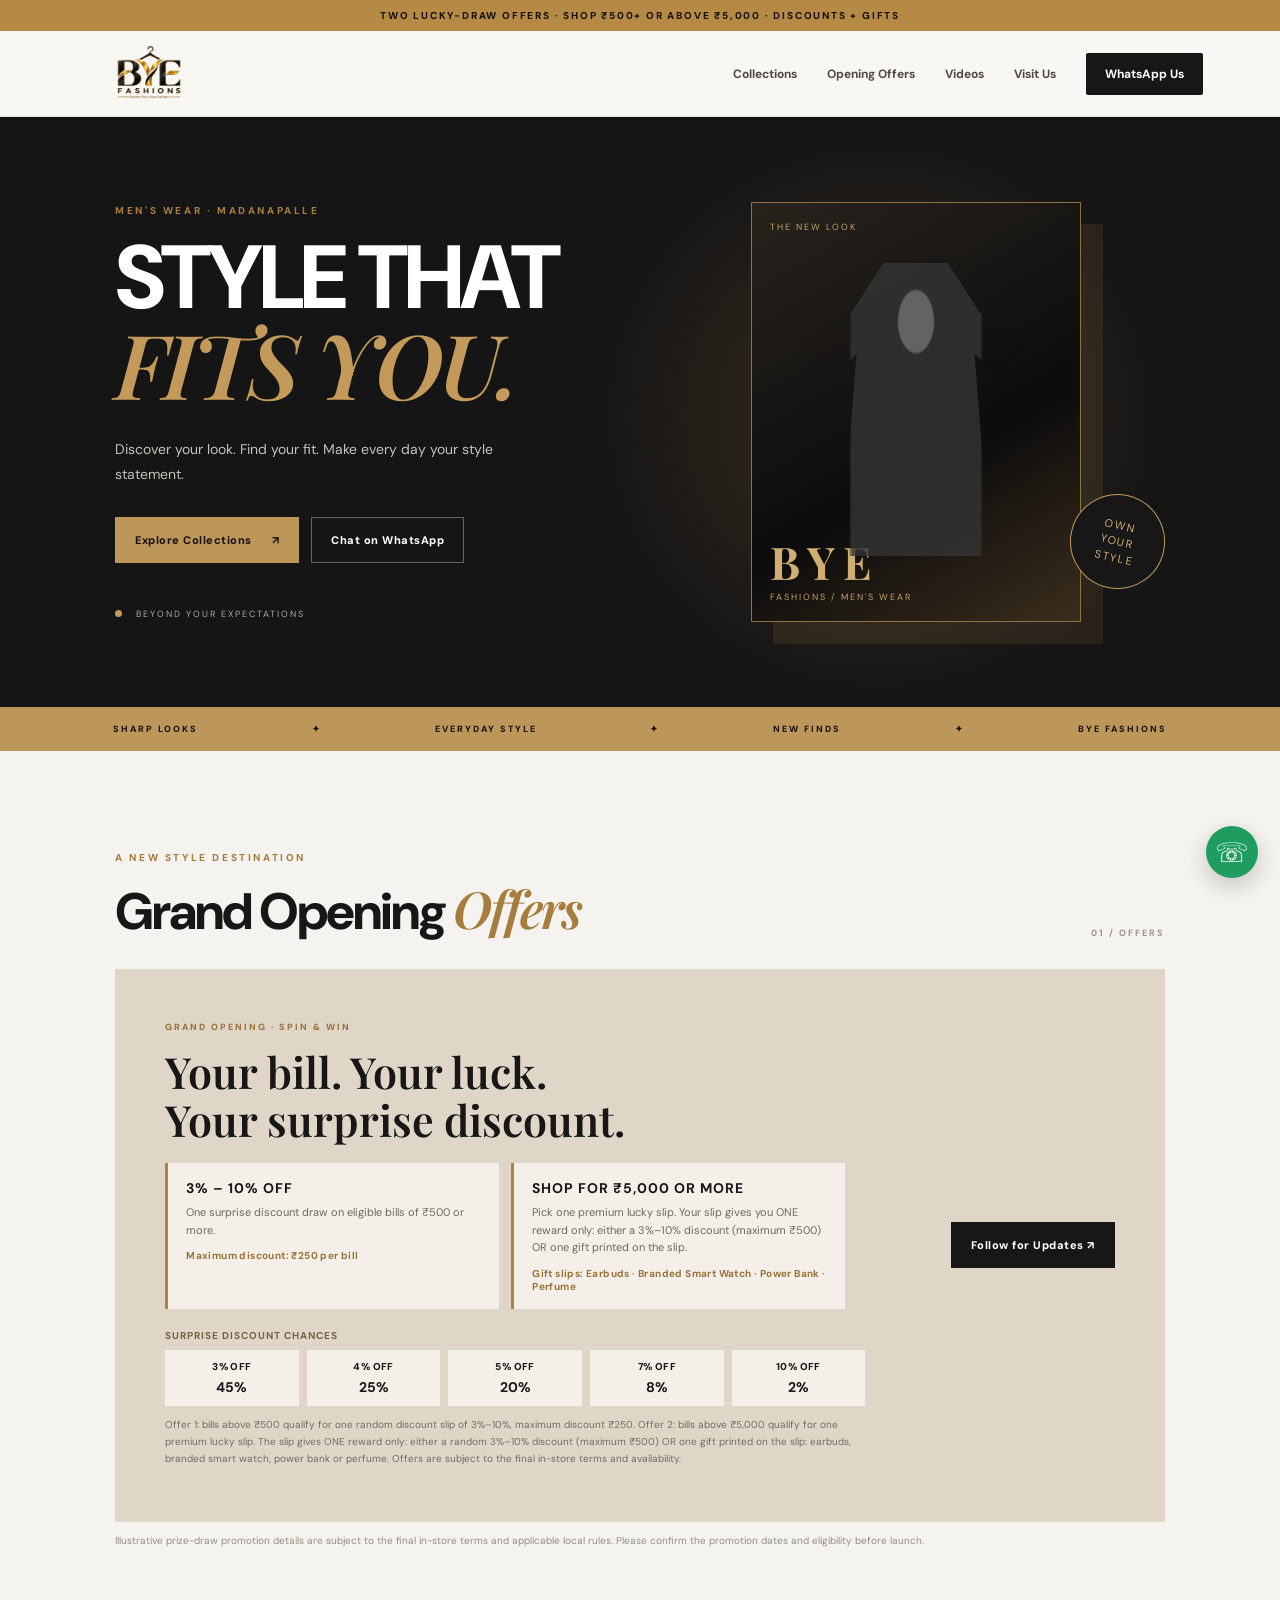
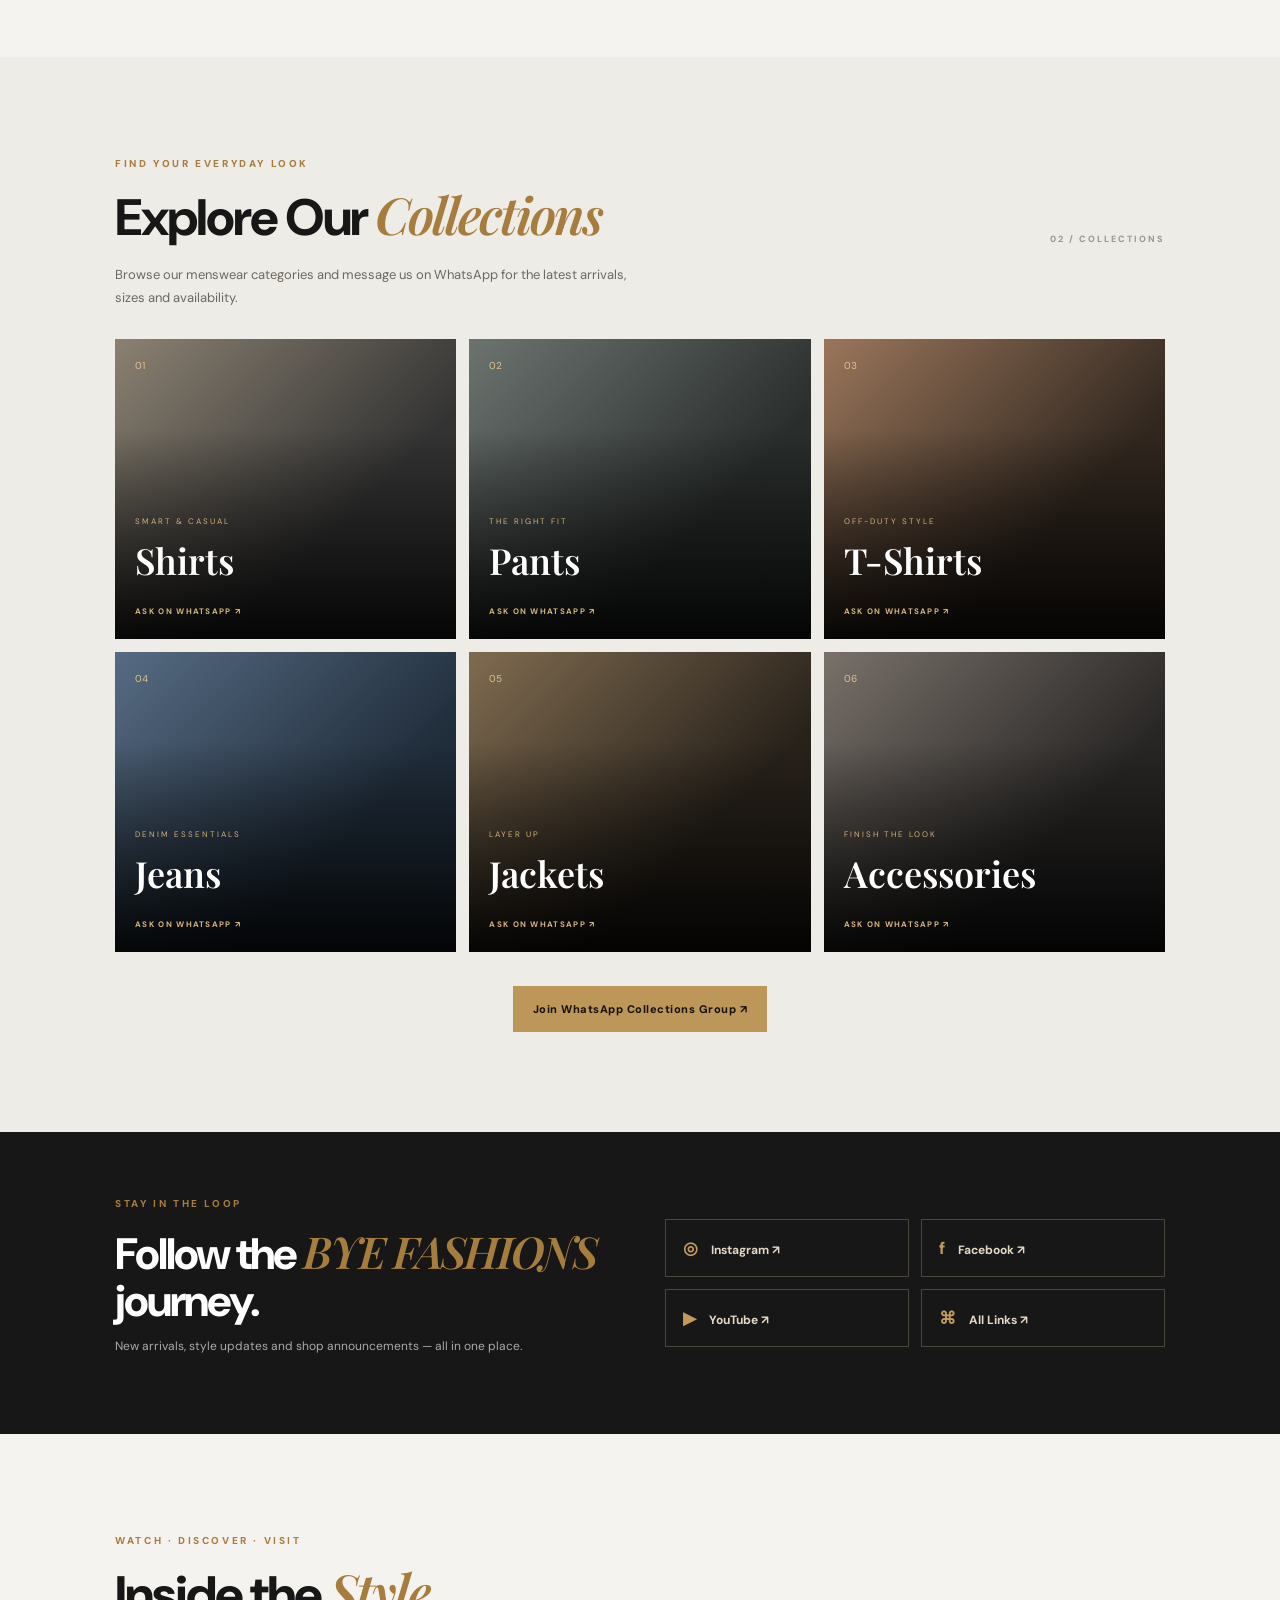
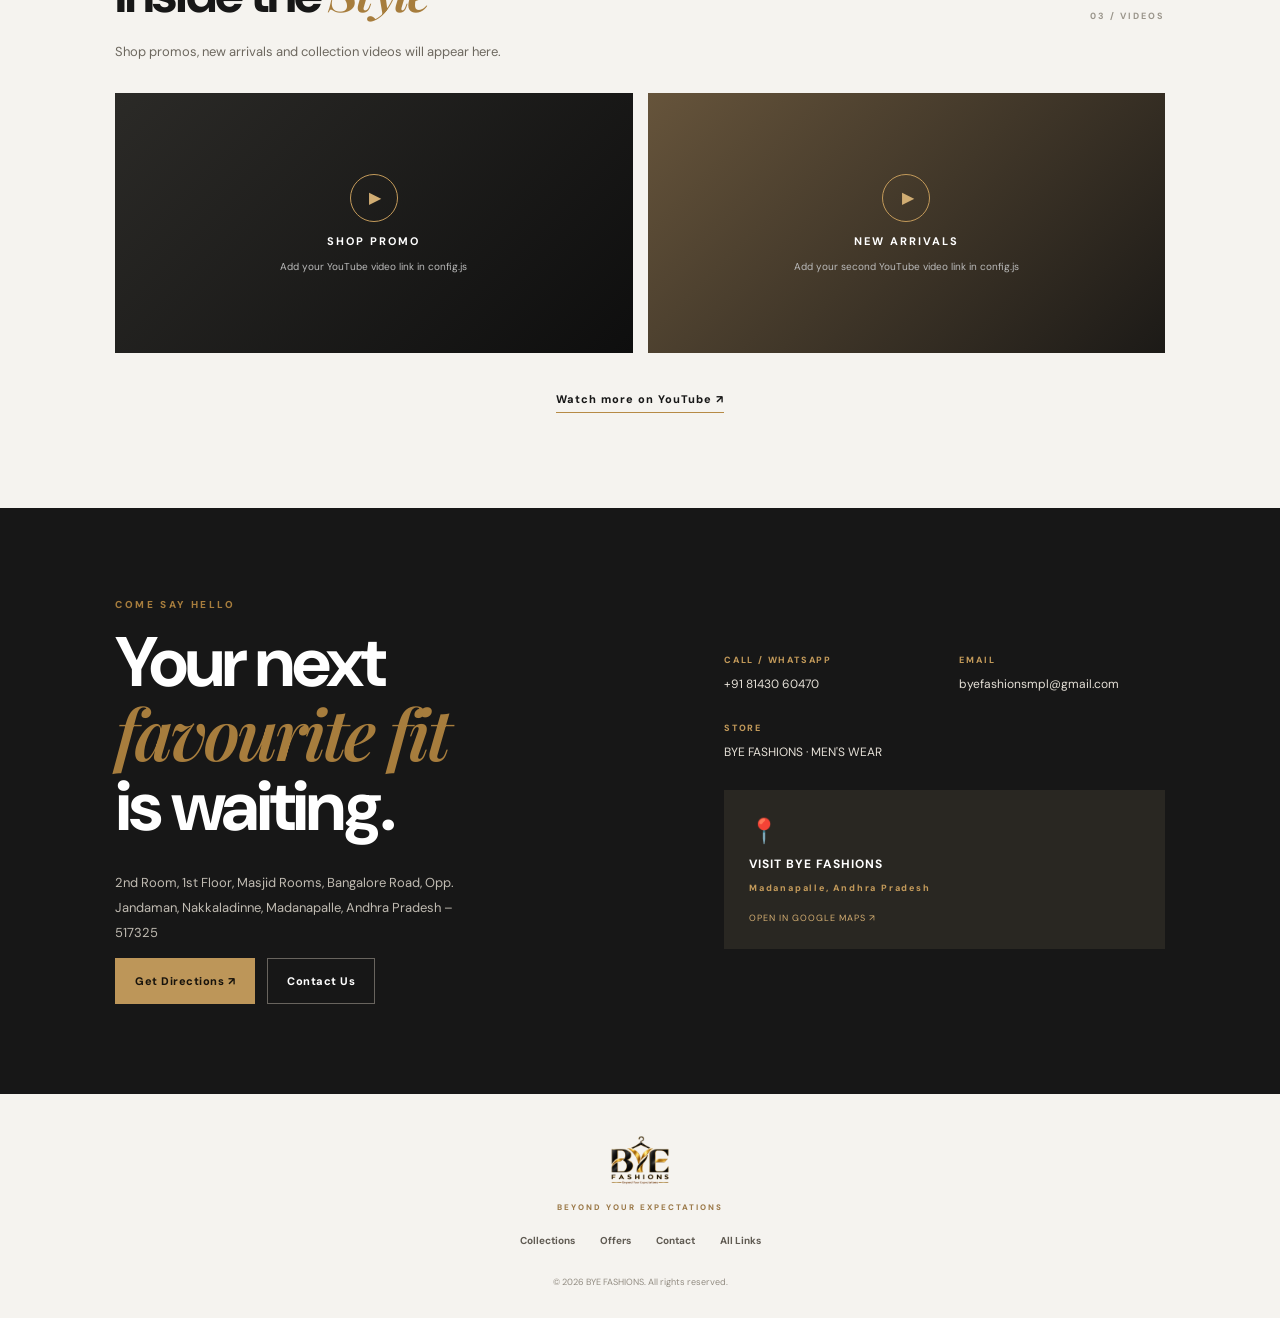
==== index.html @ 60386fce "Add files via upload" ====
<!doctype html>
<html lang="en">
<head>
  <meta charset="utf-8">
  <meta name="viewport" content="width=device-width, initial-scale=1">
  <meta name="theme-color" content="#111111">
  <meta name="description" content="BYE FASHIONS — Men's wear in Madanapalle. Explore collections, opening offers and connect with us.">
  <title>BYE FASHIONS | Men's Wear</title>
  <link rel="icon" type="image/png" href="assets/bye-fashions-logo.png">
  <link rel="preconnect" href="https://fonts.googleapis.com">
  <link rel="preconnect" href="https://fonts.gstatic.com" crossorigin>
  <link href="https://fonts.googleapis.com/css2?family=DM+Sans:wght@400;500;600;700;800&family=Playfair+Display:wght@600;700&display=swap" rel="stylesheet">
  <link rel="stylesheet" href="styles.css">
</head>
<body>
  <div class="announcement" id="announcement">GRAND OPENING · Stay tuned for our opening offers</div>
  <header class="site-header">
    <a class="brand" href="#home" aria-label="BYE FASHIONS home">
      <img src="assets/bye-fashions-logo.png" alt="BYE FASHIONS logo">
    </a>
    <button class="menu-toggle" id="menuToggle" aria-label="Open navigation" aria-expanded="false">☰</button>
    <nav id="mainNav">
      <a href="#collections">Collections</a>
      <a href="#offers">Opening Offers</a>
      <a href="#videos">Videos</a>
      <a href="#visit">Visit Us</a>
      <a class="nav-cta" data-link="whatsapp" href="#">WhatsApp Us</a>
    </nav>
  </header>

  <main>
    <section class="hero" id="home">
      <div class="hero-glow"></div>
      <div class="hero-copy">
        <p class="eyebrow">MEN'S WEAR · MADANAPALLE</p>
        <h1>STYLE THAT<br><span>FITS YOU.</span></h1>
        <p class="hero-sub">Discover your look. Find your fit. Make every day your style statement.</p>
        <div class="hero-actions">
          <a class="button button-gold" href="#collections">Explore Collections <span>↗</span></a>
          <a class="button button-outline" data-link="whatsapp" href="#">Chat on WhatsApp</a>
        </div>
        <div class="hero-note"><span class="gold-dot"></span> BEYOND YOUR EXPECTATIONS</div>
      </div>
      <div class="hero-art" aria-label="Fashion editorial visual">
        <div class="hero-frame">
          <div class="frame-top">THE NEW LOOK</div>
          <div class="fashion-silhouette"><span></span></div>
          <div class="frame-bottom"><b>BYE</b><small>FASHIONS / MEN'S WEAR</small></div>
        </div>
        <div class="round-stamp">OWN<br>YOUR<br>STYLE</div>
      </div>
    </section>

    <section class="ticker" aria-label="Brand promise"><span>SHARP LOOKS</span><i>✦</i><span>EVERYDAY STYLE</span><i>✦</i><span>NEW FINDS</span><i>✦</i><span>BYE FASHIONS</span></section>

    <section class="section offers-section" id="offers">
      <div class="section-heading">
        <div><p class="eyebrow">A NEW STYLE DESTINATION</p><h2>Grand Opening <em>Offers</em></h2></div>
        <span class="section-index">01 / OFFERS</span>
      </div>
      <div class="offer-panel">
        <div class="offer-content">
          <span class="offer-label">GRAND OPENING · SPIN & WIN</span>
          <h3>Your bill. Your luck.<br>Your surprise discount.</h3>
          <div class="offer-highlights">
            <div class="offer-deal">
              <strong>3% – 10% OFF</strong>
              <span>One surprise discount draw on eligible bills of ₹500 or more.</span>
              <b>Maximum discount: ₹250 per bill</b>
            </div>
            <div class="offer-deal offer-premium">
              <strong>SHOP FOR ₹5,000 OR MORE</strong>
              <span>Pick one premium lucky slip. Your slip gives you ONE reward only: either a 3%–10% discount (maximum ₹500) OR one gift printed on the slip.</span>
              <b>Gift slips: Earbuds · Branded Smart Watch · Power Bank · Perfume</b>
            </div>
          </div>
          <div class="discount-odds">
            <strong>Surprise discount chances</strong>
            <div><span>3% OFF</span><b>45%</b></div>
            <div><span>4% OFF</span><b>25%</b></div>
            <div><span>5% OFF</span><b>20%</b></div>
            <div><span>7% OFF</span><b>8%</b></div>
            <div><span>10% OFF</span><b>2%</b></div>
          </div>
          <p class="offer-terms">Offer 1: bills above ₹500 qualify for one random discount slip of 3%–10%, maximum discount ₹250. Offer 2: bills above ₹5,000 qualify for one premium lucky slip. The slip gives ONE reward only: either a random 3%–10% discount (maximum ₹500) OR one gift printed on the slip: earbuds, branded smart watch, power bank or perfume. Offers are subject to the final in-store terms and availability.</p>
        </div>
        <a class="button button-dark" data-link="instagram" href="#">Follow for Updates ↗</a>
      </div>
      <p class="fine-print">Illustrative prize-draw promotion details are subject to the final in-store terms and applicable local rules. Please confirm the promotion dates and eligibility before launch.</p>
    </section>

    <section class="section collections-section" id="collections">
      <div class="section-heading">
        <div><p class="eyebrow">FIND YOUR EVERYDAY LOOK</p><h2>Explore Our <em>Collections</em></h2></div>
        <span class="section-index">02 / COLLECTIONS</span>
      </div>
      <p class="section-intro">Browse our menswear categories and message us on WhatsApp for the latest arrivals, sizes and availability.</p>
      <div class="collection-grid">
        <a class="collection-card card-shirts" data-wa-message="Hi BYE FASHIONS, please share your latest shirts collection." href="#"><span>01</span><div><small>SMART & CASUAL</small><h3>Shirts</h3><b>ASK ON WHATSAPP ↗</b></div></a>
        <a class="collection-card card-pants" data-wa-message="Hi BYE FASHIONS, please share your pants collection." href="#"><span>02</span><div><small>THE RIGHT FIT</small><h3>Pants</h3><b>ASK ON WHATSAPP ↗</b></div></a>
        <a class="collection-card card-tees" data-wa-message="Hi BYE FASHIONS, please share your T-shirts collection." href="#"><span>03</span><div><small>OFF-DUTY STYLE</small><h3>T-Shirts</h3><b>ASK ON WHATSAPP ↗</b></div></a>
        <a class="collection-card card-jeans" data-wa-message="Hi BYE FASHIONS, please share your jeans collection." href="#"><span>04</span><div><small>DENIM ESSENTIALS</small><h3>Jeans</h3><b>ASK ON WHATSAPP ↗</b></div></a>
        <a class="collection-card card-jackets" data-wa-message="Hi BYE FASHIONS, please share your jackets collection." href="#"><span>05</span><div><small>LAYER UP</small><h3>Jackets</h3><b>ASK ON WHATSAPP ↗</b></div></a>
        <a class="collection-card card-accessories" data-wa-message="Hi BYE FASHIONS, please share your accessories collection." href="#"><span>06</span><div><small>FINISH THE LOOK</small><h3>Accessories</h3><b>ASK ON WHATSAPP ↗</b></div></a>
      </div>
      <div class="center-action"><a class="button button-gold" data-link="whatsappGroup" href="#">Join WhatsApp Collections Group ↗</a></div>
    </section>

    <section class="social-band">
      <div><p class="eyebrow">STAY IN THE LOOP</p><h2>Follow the <em>BYE FASHIONS</em> journey.</h2><p>New arrivals, style updates and shop announcements — all in one place.</p></div>
      <div class="social-links">
        <a data-link="instagram" href="#"><span>◎</span> Instagram ↗</a>
        <a data-link="facebook" href="#"><span>f</span> Facebook ↗</a>
        <a data-link="youtube" href="#"><span>▶</span> YouTube ↗</a>
        <a data-link="linktree" href="#"><span>⌘</span> All Links ↗</a>
      </div>
    </section>

    <section class="section video-section" id="videos">
      <div class="section-heading">
        <div><p class="eyebrow">WATCH · DISCOVER · VISIT</p><h2>Inside the <em>Style</em></h2></div>
        <span class="section-index">03 / VIDEOS</span>
      </div>
      <p class="section-intro">Shop promos, new arrivals and collection videos will appear here.</p>
      <div class="video-grid">
        <div class="video-placeholder" id="promoVideo1"><div class="play-icon">▶</div><b>SHOP PROMO</b><small>Add your YouTube video link in config.js</small></div>
        <div class="video-placeholder video-alt" id="promoVideo2"><div class="play-icon">▶</div><b>NEW ARRIVALS</b><small>Add your second YouTube video link in config.js</small></div>
      </div>
      <div class="center-action"><a class="text-link" data-link="youtube" href="#">Watch more on YouTube ↗</a></div>
    </section>

    <section class="visit-section" id="visit">
      <div class="visit-copy">
        <p class="eyebrow">COME SAY HELLO</p>
        <h2>Your next<br><em>favourite fit</em><br>is waiting.</h2>
        <p class="address" id="shopAddress"></p>
        <div class="visit-actions"><a class="button button-gold" data-link="maps" href="#">Get Directions ↗</a><a class="button button-outline light" data-link="whatsapp" href="#">Contact Us</a></div>
      </div>
      <div class="visit-details">
        <div><small>CALL / WHATSAPP</small><a id="shopPhone" href="#"></a></div>
        <div><small>EMAIL</small><a id="shopEmail" href="#"></a></div>
        <div><small>STORE</small><span>BYE FASHIONS · MEN'S WEAR</span></div>
        <div class="map-card"><span>📍</span><b>VISIT BYE FASHIONS</b><small>Madanapalle, Andhra Pradesh</small><a data-link="maps" href="#">OPEN IN GOOGLE MAPS ↗</a></div>
      </div>
    </section>
  </main>

  <footer>
    <img src="assets/bye-fashions-logo.png" alt="BYE FASHIONS">
    <p>BEYOND YOUR EXPECTATIONS</p>
    <div class="footer-links"><a href="#collections">Collections</a><a href="#offers">Offers</a><a href="#visit">Contact</a><a data-link="linktree" href="#">All Links</a></div>
    <small>© <span id="year"></span> BYE FASHIONS. All rights reserved.</small>
  </footer>
  <a class="floating-whatsapp" data-link="whatsapp" href="#" aria-label="Chat on WhatsApp">☏</a>
  <script src="config.js"></script>
  <script src="script.js"></script>
</body>
</html>
---- styles.css ----
*{box-sizing:border-box}html{scroll-behavior:smooth}body{margin:0;background:#f5f3ef;color:#171717;font-family:"DM Sans",Arial,sans-serif}a{color:inherit;text-decoration:none}.announcement{background:#b68a45;color:#17130c;text-align:center;padding:9px 15px;font-size:10px;font-weight:800;letter-spacing:1.8px}.site-header{height:86px;padding:0 clamp(20px,6vw,90px);display:flex;align-items:center;justify-content:space-between;background:#f8f7f4;position:sticky;top:0;z-index:20;border-bottom:1px solid #e7e2d9}.brand img{width:145px;height:66px;object-fit:contain}nav{display:flex;align-items:center;gap:30px;font-size:12px;font-weight:700}nav a:not(.nav-cta){color:#4d4a44}nav a:hover,.footer-links a:hover{color:#a77a35}.nav-cta{background:#171717;color:#fff;padding:13px 19px;border-radius:2px}.menu-toggle{display:none;border:0;background:none;font-size:25px}.hero{min-height:590px;background:#151515;color:#fff;display:grid;grid-template-columns:1.05fr .95fr;align-items:center;padding:65px clamp(25px,9vw,140px);position:relative;overflow:hidden}.hero-glow{position:absolute;width:600px;height:600px;border-radius:50%;background:radial-gradient(circle,#5b4526 0,rgba(21,21,21,0) 68%);right:8%;top:0;opacity:.5}.hero-copy,.hero-art{position:relative;z-index:1}.eyebrow{font-size:10px;letter-spacing:2.6px;font-weight:800;color:#a77d3d;margin:0 0 18px}.hero h1{font-size:clamp(52px,7vw,94px);line-height:.95;letter-spacing:-4px;margin:0;font-weight:800}.hero h1 span{font-family:"Playfair Display",serif;color:#c39a5a;font-weight:600;font-style:italic}.hero-sub{color:#c6c2bb;max-width:410px;line-height:1.8;font-size:14px;margin:25px 0 30px}.hero-actions,.visit-actions{display:flex;gap:12px;flex-wrap:wrap}.button{display:inline-flex;align-items:center;gap:20px;padding:15px 19px;font-size:11px;font-weight:800;letter-spacing:.5px;transition:.2s;border:1px solid transparent}.button:hover{transform:translateY(-2px)}.button-gold{background:#bd9659;color:#17130c}.button-outline{border-color:#68645e;color:#fff}.button-dark{background:#171717;color:#fff}.hero-note{font-size:9px;letter-spacing:2px;color:#aaa;margin-top:45px}.gold-dot{display:inline-block;width:7px;height:7px;border-radius:50%;background:#c39a5a;margin-right:10px}.hero-art{display:flex;justify-content:center;align-items:center;min-height:430px}.hero-frame{width:min(330px,75%);height:420px;border:1px solid #927044;padding:18px;display:flex;flex-direction:column;justify-content:space-between;position:relative;background:linear-gradient(150deg,#27231d,#0c0c0c 60%,#3a2d1c);box-shadow:22px 22px 0 rgba(185,143,77,.12)}.frame-top,.frame-bottom small{font-size:9px;letter-spacing:2px;color:#c5a16a}.frame-bottom{display:flex;flex-direction:column}.frame-bottom b{font:700 45px "Playfair Display";letter-spacing:8px;color:#d0ad73}.fashion-silhouette{position:absolute;inset:60px 30px 65px;background:radial-gradient(ellipse at 50% 20%,#777 0 9%,transparent 10%),linear-gradient(90deg,transparent 25%,#353535 26% 74%,transparent 75%);clip-path:polygon(38% 0,62% 0,74% 17%,92% 28%,80% 38%,72% 31%,78% 100%,22% 100%,28% 31%,20% 38%,8% 28%,26% 17%);opacity:.8}.round-stamp{position:absolute;right:0;bottom:38px;border:1px solid #c19a5b;color:#d2ad70;border-radius:50%;width:95px;height:95px;display:grid;place-content:center;text-align:center;font-size:11px;line-height:1.5;letter-spacing:2px;transform:rotate(12deg);background:#171717}.ticker{display:flex;justify-content:space-evenly;align-items:center;gap:10px;background:#bd9659;color:#17130c;padding:16px 10px;font-size:9px;font-weight:800;letter-spacing:2px}.ticker i{font-style:normal}.section{padding:100px clamp(22px,9vw,140px)}.section-heading{display:flex;justify-content:space-between;align-items:end;gap:20px;margin-bottom:30px}.section h2,.social-band h2{font-size:clamp(34px,4vw,53px);letter-spacing:-2px;line-height:1.05;margin:0;font-weight:800}.section h2 em,.social-band h2 em,.visit-section h2 em{font-family:"Playfair Display",serif;color:#a77d3d;font-weight:600}.section-index{font-size:9px;letter-spacing:2px;color:#9a958b;font-weight:700}.offer-panel{background:#dfd6c8;padding:45px 50px;display:flex;justify-content:space-between;align-items:center;gap:30px}.offer-label{font-size:9px;letter-spacing:2px;font-weight:800;color:#97703b}.offer-panel h3{font:600 clamp(29px,4vw,43px) "Playfair Display";line-height:1.12;margin:12px 0}.offer-panel p,.section-intro{font-size:13px;line-height:1.8;color:#6d685f;max-width:540px}.fine-print{font-size:10px;color:#938d83;margin-top:12px}.collections-section{background:#eeece7}.section-intro{margin:-12px 0 30px}.collection-grid{display:grid;grid-template-columns:repeat(3,1fr);gap:13px}.collection-card{height:300px;position:relative;overflow:hidden;background:#242321;color:#fff;padding:20px;display:flex;flex-direction:column;justify-content:space-between;isolation:isolate}.collection-card:before{content:"";position:absolute;inset:0;z-index:-2;background:linear-gradient(135deg,#6d6558,#252525 65%);transition:transform .5s}.collection-card:after{content:"";position:absolute;inset:0;z-index:-1;background:linear-gradient(0deg,rgba(0,0,0,.9),transparent 70%)}.collection-card:hover:before{transform:scale(1.08)}.card-shirts:before{background:linear-gradient(135deg,#8b8172,#333 65%)}.card-pants:before{background:linear-gradient(135deg,#6c7470,#292d2c 65%)}.card-tees:before{background:linear-gradient(135deg,#9a765b,#31271f 65%)}.card-jeans:before{background:linear-gradient(135deg,#566b83,#202d3b 65%)}.card-jackets:before{background:linear-gradient(135deg,#806b50,#28221b 65%)}.card-accessories:before{background:linear-gradient(135deg,#79716a,#282625 65%)}.collection-card>span{font-size:10px;color:#e0c18c}.collection-card small{font-size:8px;letter-spacing:2px;color:#d0b17b}.collection-card h3{font:600 36px "Playfair Display";margin:7px 0 14px}.collection-card b{font-size:8px;letter-spacing:1.3px;color:#d8b77d}.center-action{text-align:center;margin-top:34px}.social-band{background:#171717;color:#fff;padding:65px clamp(22px,9vw,140px);display:grid;grid-template-columns:1fr 1fr;gap:50px;align-items:center}.social-band h2{font-size:clamp(30px,3.5vw,44px)}.social-band p:not(.eyebrow){font-size:12px;color:#aaa;line-height:1.8;max-width:440px}.social-links{display:grid;grid-template-columns:1fr 1fr;gap:12px}.social-links a{border:1px solid #4b463d;padding:17px;color:#e5d9c6;font-size:12px;font-weight:700}.social-links a span{color:#c39a5a;font-size:17px;margin-right:10px}.video-grid{display:grid;grid-template-columns:1fr 1fr;gap:15px}.video-placeholder{min-height:260px;background:linear-gradient(135deg,#2b2a27,#0e0e0e);color:#fff;display:flex;flex-direction:column;align-items:center;justify-content:center;gap:12px}.video-alt{background:linear-gradient(135deg,#66543b,#1c1a17)}.play-icon{width:48px;height:48px;border:1px solid #c39a5a;border-radius:50%;display:grid;place-items:center;color:#d1ad73;padding-left:3px}.video-placeholder b{font-size:11px;letter-spacing:2px}.video-placeholder small{font-size:10px;color:#bbb}.text-link{font-size:11px;font-weight:800;letter-spacing:1px;border-bottom:1px solid #b68a45;padding-bottom:6px}.visit-section{background:#171717;color:#fff;padding:90px clamp(22px,9vw,140px);display:grid;grid-template-columns:1.1fr .9fr;gap:70px}.visit-section h2{font-size:clamp(45px,6vw,70px);line-height:.98;letter-spacing:-3px;margin:0 0 30px}.address{font-size:13px;line-height:1.9;color:#c0bbb2;max-width:380px}.visit-details{display:grid;grid-template-columns:1fr 1fr;gap:30px;align-content:center}.visit-details>div{display:flex;flex-direction:column;gap:10px}.visit-details small{font-size:9px;letter-spacing:1.8px;color:#c39a5a;font-weight:800}.visit-details a,.visit-details span{font-size:12px;color:#e5e0d7}.map-card{grid-column:1/-1;background:#292722;padding:25px;min-height:135px}.map-card span{font-size:24px}.map-card b{font-size:12px;letter-spacing:1px}.map-card a{color:#d4ae72;font-size:9px;letter-spacing:1px;margin-top:8px}.light{color:#fff}footer{background:#f5f3ef;text-align:center;padding:35px 20px 28px}footer img{width:125px;height:60px;object-fit:contain}footer p{font-size:8px;letter-spacing:2px;color:#9b7949;font-weight:800}.footer-links{display:flex;justify-content:center;gap:25px;margin:22px 0;font-size:10px;font-weight:700;color:#5f5a52}footer>small{font-size:9px;color:#928c82}.floating-whatsapp{position:fixed;bottom:22px;right:22px;width:52px;height:52px;border-radius:50%;background:#1f9d61;color:#fff;display:grid;place-items:center;font-size:27px;box-shadow:0 8px 25px #0003;z-index:30}
@media(max-width:800px){.site-header{height:72px}.brand img{width:118px;height:58px}.menu-toggle{display:block}nav{display:none;position:absolute;top:72px;left:0;right:0;background:#f8f7f4;padding:20px 25px 25px;flex-direction:column;align-items:stretch;gap:18px;border-bottom:1px solid #ddd}nav.open{display:flex}.hero{grid-template-columns:1fr;padding-top:65px;padding-bottom:35px}.hero-art{min-height:360px;margin-top:35px}.hero-frame{height:330px}.round-stamp{right:4%}.section{padding-top:70px;padding-bottom:70px}.offer-panel{padding:30px;align-items:flex-start;flex-direction:column}.collection-grid{grid-template-columns:repeat(2,1fr)}.collection-card{height:250px}.social-band,.visit-section{grid-template-columns:1fr;gap:35px}.visit-details{gap:25px}.ticker{overflow:hidden;white-space:nowrap}.section-index{display:none}}
@media(max-width:480px){.hero h1{font-size:58px}.hero-art{min-height:315px}.hero-frame{height:295px}.collection-grid{gap:8px}.collection-card{height:210px;padding:14px}.collection-card h3{font-size:28px}.collection-card b{font-size:7px}.social-links{gap:8px}.social-links a{padding:13px 10px;font-size:10px}.video-grid{grid-template-columns:1fr}.video-placeholder{min-height:210px}.visit-details{grid-template-columns:1fr}.map-card{grid-column:auto}.footer-links{gap:15px;flex-wrap:wrap}}

.offer-highlights{display:grid;grid-template-columns:1fr 1fr;gap:12px;margin:20px 0;max-width:680px}
.offer-deal{background:#f4f0e9;border-left:3px solid #ae8348;padding:16px 18px;display:flex;flex-direction:column;gap:7px}
.offer-deal strong{font-size:14px;letter-spacing:1px;color:#171717}
.offer-deal span{font-size:11px;line-height:1.6;color:#6d685f}
.offer-terms{font-size:10px!important;color:#777168!important}
@media(max-width:600px){.offer-highlights{grid-template-columns:1fr}}

.offer-content{max-width:760px}.offer-deal b{font-size:10px;letter-spacing:.4px;color:#9a7138;margin-top:3px}.discount-odds{display:grid;grid-template-columns:repeat(5,1fr);gap:8px;margin:18px 0 10px}.discount-odds>strong{grid-column:1/-1;font-size:10px;letter-spacing:1px;text-transform:uppercase;color:#78603f}.discount-odds div{background:#f4f0e9;padding:10px 8px;display:flex;flex-direction:column;gap:5px}.discount-odds span{font-size:10px;color:#6d685f}.discount-odds b{font-size:14px;color:#171717}.offer-terms{max-width:700px!important;font-size:10px!important;line-height:1.7!important;color:#716b61!important}@media(max-width:600px){.discount-odds{grid-template-columns:repeat(3,1fr)}}

.offer-deal-premium{border-left-color:#171717;background:#e7dfd2}.prize-tags{display:flex;flex-wrap:wrap;gap:6px;margin-top:8px}.prize-tags span{font-size:8px;font-weight:800;letter-spacing:.7px;color:#fff;background:#171717;padding:7px 8px}.discount-odds div{align-items:center;justify-content:center;min-height:42px}.discount-odds div span{font-weight:800;color:#171717;letter-spacing:.4px}
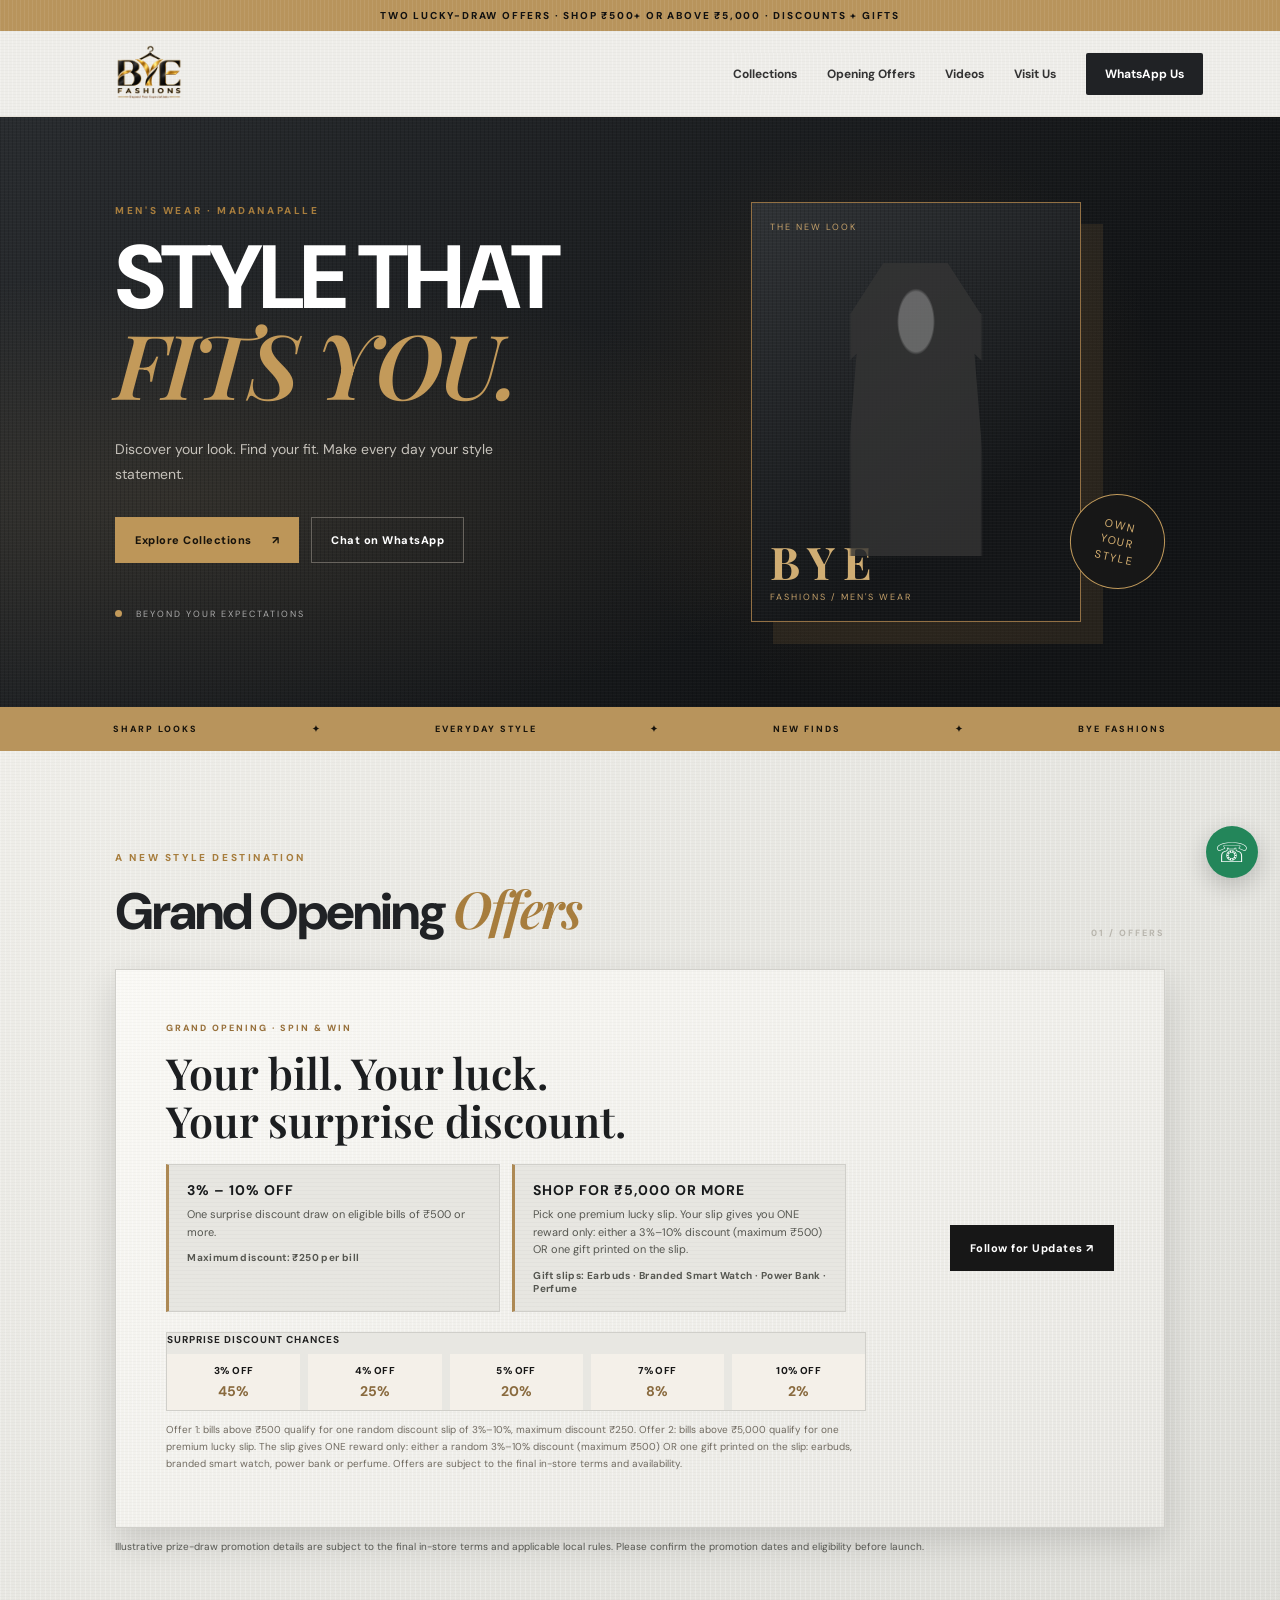
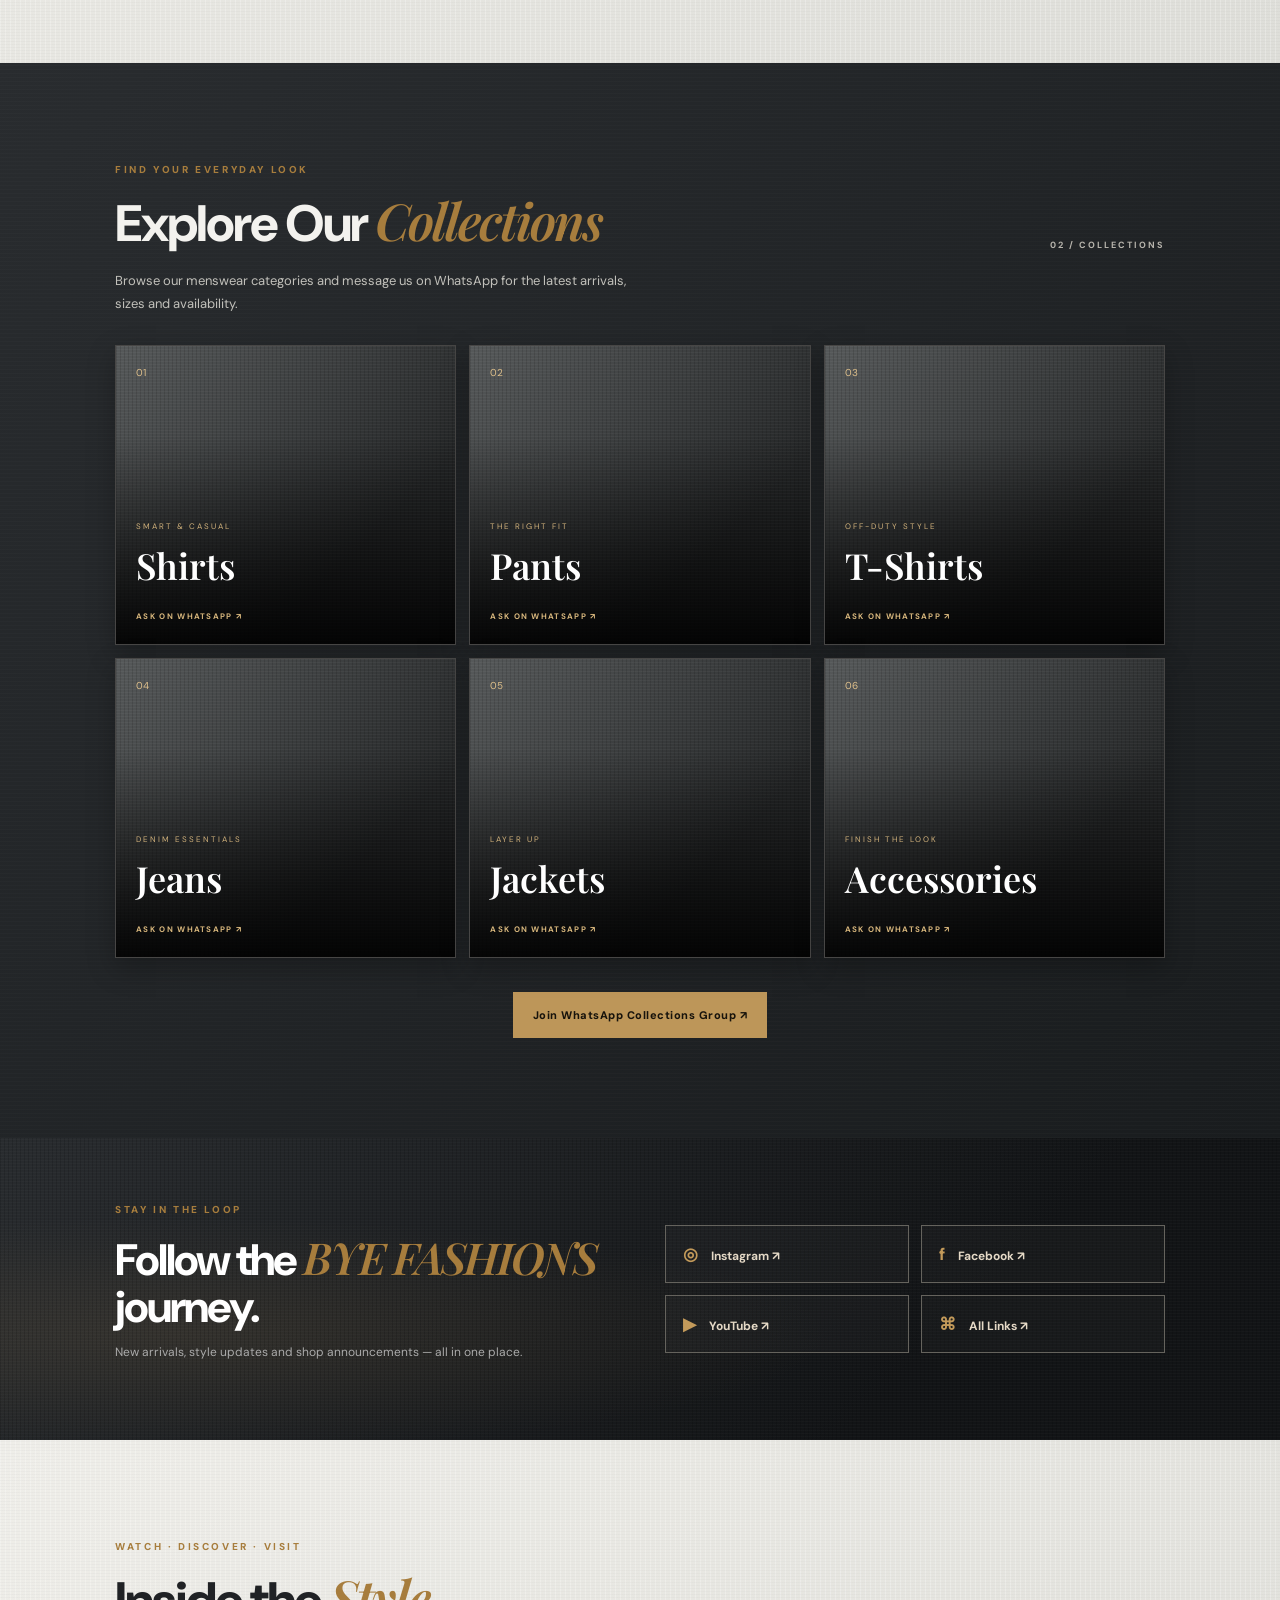
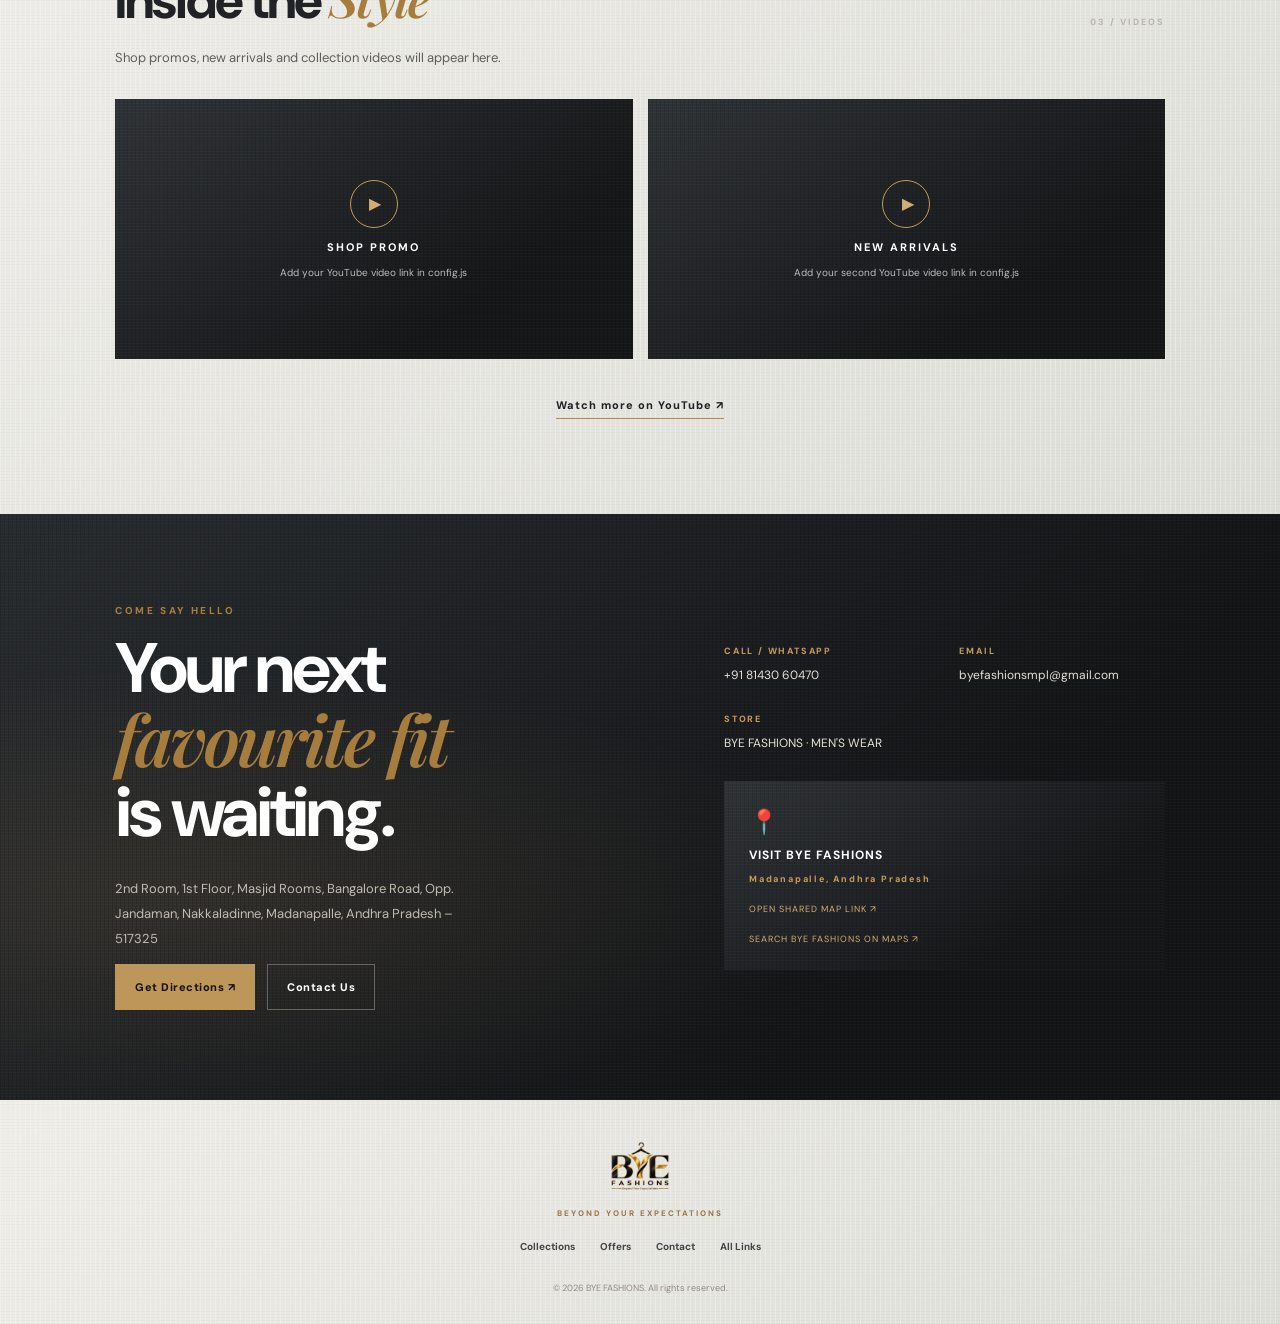
==== commit 40e6531e: "Add files via upload" ====
--- a/index.html
+++ b/index.html
@@ -140,7 +140,7 @@
         <div><small>CALL / WHATSAPP</small><a id="shopPhone" href="#"></a></div>
         <div><small>EMAIL</small><a id="shopEmail" href="#"></a></div>
         <div><small>STORE</small><span>BYE FASHIONS · MEN'S WEAR</span></div>
-        <div class="map-card"><span>📍</span><b>VISIT BYE FASHIONS</b><small>Madanapalle, Andhra Pradesh</small><a data-link="maps" href="#">OPEN IN GOOGLE MAPS ↗</a></div>
+        <div class="map-card"><span>📍</span><b>VISIT BYE FASHIONS</b><small>Madanapalle, Andhra Pradesh</small><a data-link="maps" href="#">OPEN SHARED MAP LINK ↗</a><a data-link="mapsSearch" href="#">SEARCH BYE FASHIONS ON MAPS ↗</a></div>
       </div>
     </section>
   </main>
--- a/styles.css
+++ b/styles.css
@@ -12,3 +12,28 @@
 .offer-content{max-width:760px}.offer-deal b{font-size:10px;letter-spacing:.4px;color:#9a7138;margin-top:3px}.discount-odds{display:grid;grid-template-columns:repeat(5,1fr);gap:8px;margin:18px 0 10px}.discount-odds>strong{grid-column:1/-1;font-size:10px;letter-spacing:1px;text-transform:uppercase;color:#78603f}.discount-odds div{background:#f4f0e9;padding:10px 8px;display:flex;flex-direction:column;gap:5px}.discount-odds span{font-size:10px;color:#6d685f}.discount-odds b{font-size:14px;color:#171717}.offer-terms{max-width:700px!important;font-size:10px!important;line-height:1.7!important;color:#716b61!important}@media(max-width:600px){.discount-odds{grid-template-columns:repeat(3,1fr)}}
 
 .offer-deal-premium{border-left-color:#171717;background:#e7dfd2}.prize-tags{display:flex;flex-wrap:wrap;gap:6px;margin-top:8px}.prize-tags span{font-size:8px;font-weight:800;letter-spacing:.7px;color:#fff;background:#171717;padding:7px 8px}.discount-odds div{align-items:center;justify-content:center;min-height:42px}.discount-odds div span{font-weight:800;color:#171717;letter-spacing:.4px}
+
+
+/* BYE FASHIONS charcoal / matte-white textile finish */
+body{background-color:#202225;color:#f1f1ee;background-image:repeating-linear-gradient(0deg,rgba(255,255,255,.018) 0,rgba(255,255,255,.018) 1px,transparent 1px,transparent 3px),repeating-linear-gradient(90deg,rgba(0,0,0,.10) 0,rgba(0,0,0,.10) 1px,transparent 1px,transparent 4px),radial-gradient(ellipse at 18% 8%,rgba(255,255,255,.055),transparent 42%),linear-gradient(145deg,#282b2e,#17191b 55%,#222427)}
+.announcement{background:#b8945c;color:#111;background-image:repeating-linear-gradient(90deg,rgba(255,255,255,.07) 0,rgba(255,255,255,.07) 1px,transparent 1px,transparent 4px)}
+.site-header,nav{background-color:#eeede9;color:#17191b;background-image:repeating-linear-gradient(0deg,rgba(40,40,40,.025) 0,rgba(40,40,40,.025) 1px,transparent 1px,transparent 3px),repeating-linear-gradient(90deg,rgba(255,255,255,.24) 0,rgba(255,255,255,.24) 1px,transparent 1px,transparent 4px)}
+nav a:not(.nav-cta){color:#333}.nav-cta{background:#202225;color:#fff}
+.hero,.visit-section,.social-band{background-color:#17191b;background-image:repeating-linear-gradient(0deg,rgba(255,255,255,.018) 0,rgba(255,255,255,.018) 1px,transparent 1px,transparent 3px),repeating-linear-gradient(90deg,rgba(0,0,0,.14) 0,rgba(0,0,0,.14) 1px,transparent 1px,transparent 4px),radial-gradient(ellipse at 14% 65%,rgba(184,148,92,.12),transparent 42%),linear-gradient(135deg,#292c2f,#121416 72%)}
+.hero-glow{opacity:.25}
+.hero-frame,.video-placeholder,.video-alt,.map-card{background-color:#222528;background-image:repeating-linear-gradient(0deg,rgba(255,255,255,.025) 0,rgba(255,255,255,.025) 1px,transparent 1px,transparent 3px),repeating-linear-gradient(90deg,rgba(0,0,0,.13) 0,rgba(0,0,0,.13) 1px,transparent 1px,transparent 4px),linear-gradient(145deg,#303336,#141618 72%)}
+.ticker{background:#b8945c}
+.section,.collections-section{background-color:#202326;color:#f1f0ec;background-image:repeating-linear-gradient(0deg,rgba(255,255,255,.014) 0,rgba(255,255,255,.014) 1px,transparent 1px,transparent 4px),linear-gradient(135deg,#292c2f,#191c1e)}
+.section h2{color:#f3f2ee}.section-intro{color:#c2c1bb}.section-index{color:#b8b5ad}
+.offers-section,.video-section,footer{background-color:#e9e8e4;color:#202225;background-image:repeating-linear-gradient(0deg,rgba(30,30,30,.025) 0,rgba(30,30,30,.025) 1px,transparent 1px,transparent 3px),repeating-linear-gradient(90deg,rgba(255,255,255,.25) 0,rgba(255,255,255,.25) 1px,transparent 1px,transparent 5px),linear-gradient(135deg,#efeee9,#deded9)}
+.offers-section .section-heading h2,.video-section .section-heading h2{color:#202225}
+.offer-panel{background-color:#f4f3ef;color:#1c1e20;border:1px solid #d0cfca;background-image:repeating-linear-gradient(0deg,rgba(20,20,20,.018) 0,rgba(20,20,20,.018) 1px,transparent 1px,transparent 3px),repeating-linear-gradient(90deg,rgba(255,255,255,.34) 0,rgba(255,255,255,.34) 1px,transparent 1px,transparent 4px),linear-gradient(145deg,#faf9f5,#e7e6e1);box-shadow:0 14px 35px rgba(0,0,0,.14)}
+.offer-panel h3{color:#1c1e20}.offer-panel p{color:#555650}
+.offer-deal{background:#e7e6e1;border:1px solid #d0cfca;border-left:3px solid #ad8954;background-image:repeating-linear-gradient(0deg,rgba(20,20,20,.025) 0,rgba(20,20,20,.025) 1px,transparent 1px,transparent 4px)}
+.offer-deal strong{color:#17191b}.offer-deal span,.offer-deal b,.fine-print,.offer-terms{color:#555650}
+.discount-odds{background:#e8e7e2;border:1px solid #d0cfca;color:#222}.discount-odds strong,.discount-odds span{color:#222}.discount-odds b{color:#896a3e}
+.collection-card{border:1px solid rgba(255,255,255,.16);box-shadow:0 10px 26px rgba(0,0,0,.25)}
+.collection-card:before{background-image:repeating-linear-gradient(0deg,rgba(255,255,255,.035) 0,rgba(255,255,255,.035) 1px,transparent 1px,transparent 3px),repeating-linear-gradient(90deg,rgba(0,0,0,.12) 0,rgba(0,0,0,.12) 1px,transparent 1px,transparent 4px),linear-gradient(135deg,#55595b,#242729 70%);filter:saturate(.58)}
+.social-links a{border-color:#65635d;background:rgba(255,255,255,.025)}
+.video-section .section-intro{color:#5f5e59}.footer-links{color:#444}.floating-whatsapp{background:#23865a}
+@media(max-width:800px){nav.open{background-color:#eeede9;background-image:repeating-linear-gradient(0deg,rgba(30,30,30,.02) 0,rgba(30,30,30,.02) 1px,transparent 1px,transparent 3px)}}
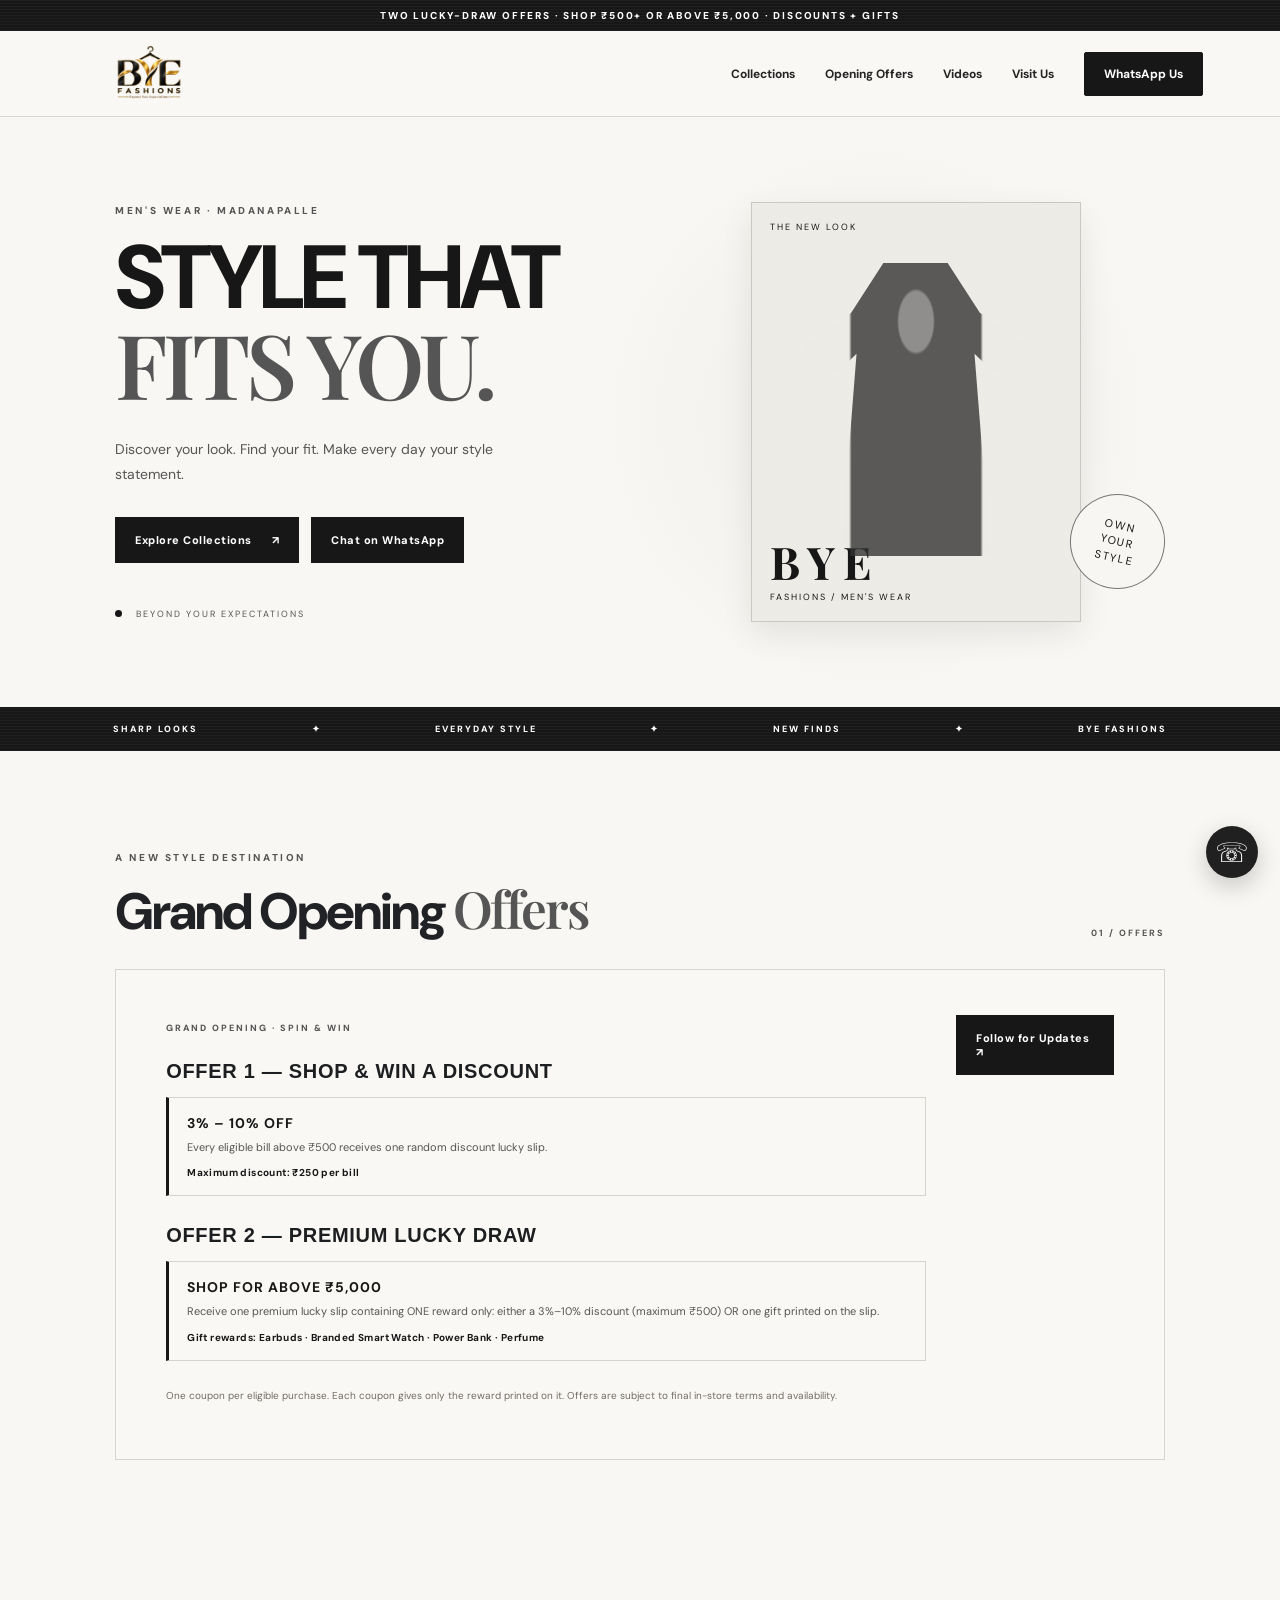
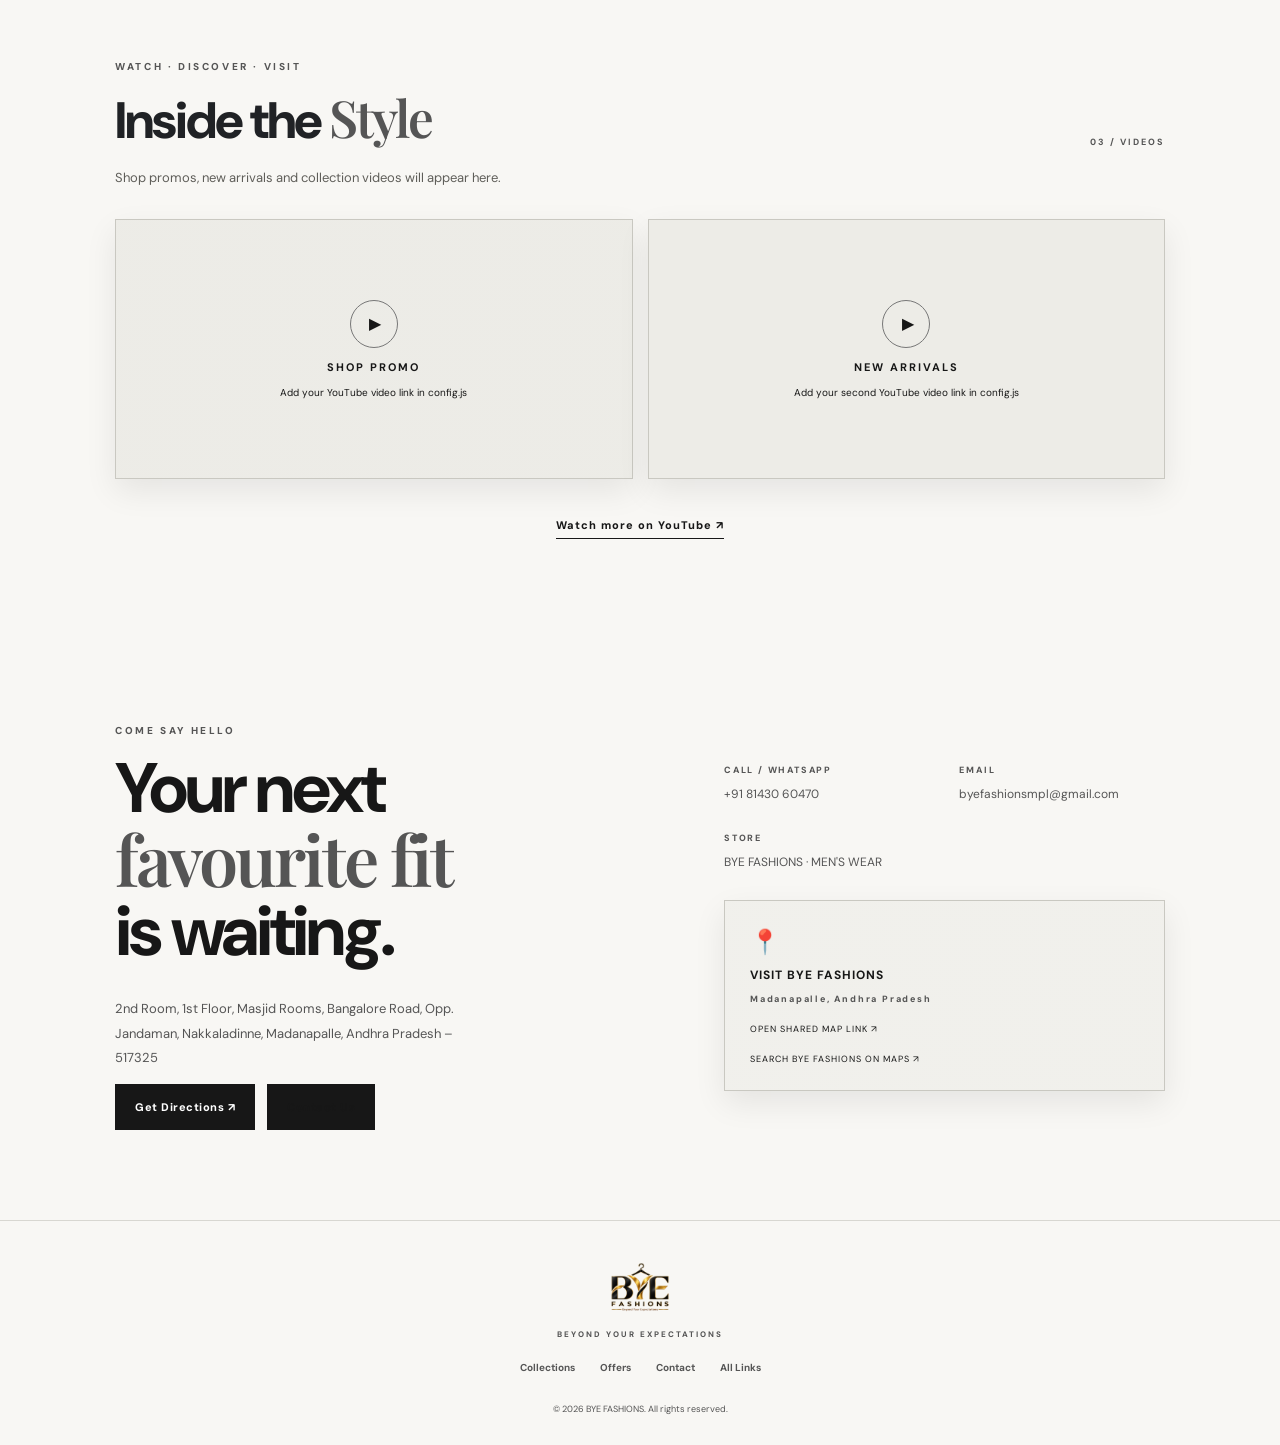
==== commit 746e1e23: "Add files via upload" ====
--- a/index.html
+++ b/index.html
@@ -61,58 +61,25 @@
       <div class="offer-panel">
         <div class="offer-content">
           <span class="offer-label">GRAND OPENING · SPIN & WIN</span>
-          <h3>Your bill. Your luck.<br>Your surprise discount.</h3>
-          <div class="offer-highlights">
+          <div class="offer-item">
+            <h3 class="offer-side-heading">OFFER 1 — SHOP & WIN A DISCOUNT</h3>
             <div class="offer-deal">
               <strong>3% – 10% OFF</strong>
-              <span>One surprise discount draw on eligible bills of ₹500 or more.</span>
+              <span>Every eligible bill above ₹500 receives one random discount lucky slip.</span>
               <b>Maximum discount: ₹250 per bill</b>
             </div>
+          </div>
+          <div class="offer-item">
+            <h3 class="offer-side-heading">OFFER 2 — PREMIUM LUCKY DRAW</h3>
             <div class="offer-deal offer-premium">
-              <strong>SHOP FOR ₹5,000 OR MORE</strong>
-              <span>Pick one premium lucky slip. Your slip gives you ONE reward only: either a 3%–10% discount (maximum ₹500) OR one gift printed on the slip.</span>
-              <b>Gift slips: Earbuds · Branded Smart Watch · Power Bank · Perfume</b>
+              <strong>SHOP FOR ABOVE ₹5,000</strong>
+              <span>Receive one premium lucky slip containing ONE reward only: either a 3%–10% discount (maximum ₹500) OR one gift printed on the slip.</span>
+              <b>Gift rewards: Earbuds · Branded Smart Watch · Power Bank · Perfume</b>
             </div>
           </div>
-          <div class="discount-odds">
-            <strong>Surprise discount chances</strong>
-            <div><span>3% OFF</span><b>45%</b></div>
-            <div><span>4% OFF</span><b>25%</b></div>
-            <div><span>5% OFF</span><b>20%</b></div>
-            <div><span>7% OFF</span><b>8%</b></div>
-            <div><span>10% OFF</span><b>2%</b></div>
-          </div>
-          <p class="offer-terms">Offer 1: bills above ₹500 qualify for one random discount slip of 3%–10%, maximum discount ₹250. Offer 2: bills above ₹5,000 qualify for one premium lucky slip. The slip gives ONE reward only: either a random 3%–10% discount (maximum ₹500) OR one gift printed on the slip: earbuds, branded smart watch, power bank or perfume. Offers are subject to the final in-store terms and availability.</p>
+          <p class="offer-terms">One coupon per eligible purchase. Each coupon gives only the reward printed on it. Offers are subject to final in-store terms and availability.</p>
         </div>
         <a class="button button-dark" data-link="instagram" href="#">Follow for Updates ↗</a>
-      </div>
-      <p class="fine-print">Illustrative prize-draw promotion details are subject to the final in-store terms and applicable local rules. Please confirm the promotion dates and eligibility before launch.</p>
-    </section>
-
-    <section class="section collections-section" id="collections">
-      <div class="section-heading">
-        <div><p class="eyebrow">FIND YOUR EVERYDAY LOOK</p><h2>Explore Our <em>Collections</em></h2></div>
-        <span class="section-index">02 / COLLECTIONS</span>
-      </div>
-      <p class="section-intro">Browse our menswear categories and message us on WhatsApp for the latest arrivals, sizes and availability.</p>
-      <div class="collection-grid">
-        <a class="collection-card card-shirts" data-wa-message="Hi BYE FASHIONS, please share your latest shirts collection." href="#"><span>01</span><div><small>SMART & CASUAL</small><h3>Shirts</h3><b>ASK ON WHATSAPP ↗</b></div></a>
-        <a class="collection-card card-pants" data-wa-message="Hi BYE FASHIONS, please share your pants collection." href="#"><span>02</span><div><small>THE RIGHT FIT</small><h3>Pants</h3><b>ASK ON WHATSAPP ↗</b></div></a>
-        <a class="collection-card card-tees" data-wa-message="Hi BYE FASHIONS, please share your T-shirts collection." href="#"><span>03</span><div><small>OFF-DUTY STYLE</small><h3>T-Shirts</h3><b>ASK ON WHATSAPP ↗</b></div></a>
-        <a class="collection-card card-jeans" data-wa-message="Hi BYE FASHIONS, please share your jeans collection." href="#"><span>04</span><div><small>DENIM ESSENTIALS</small><h3>Jeans</h3><b>ASK ON WHATSAPP ↗</b></div></a>
-        <a class="collection-card card-jackets" data-wa-message="Hi BYE FASHIONS, please share your jackets collection." href="#"><span>05</span><div><small>LAYER UP</small><h3>Jackets</h3><b>ASK ON WHATSAPP ↗</b></div></a>
-        <a class="collection-card card-accessories" data-wa-message="Hi BYE FASHIONS, please share your accessories collection." href="#"><span>06</span><div><small>FINISH THE LOOK</small><h3>Accessories</h3><b>ASK ON WHATSAPP ↗</b></div></a>
-      </div>
-      <div class="center-action"><a class="button button-gold" data-link="whatsappGroup" href="#">Join WhatsApp Collections Group ↗</a></div>
-    </section>
-
-    <section class="social-band">
-      <div><p class="eyebrow">STAY IN THE LOOP</p><h2>Follow the <em>BYE FASHIONS</em> journey.</h2><p>New arrivals, style updates and shop announcements — all in one place.</p></div>
-      <div class="social-links">
-        <a data-link="instagram" href="#"><span>◎</span> Instagram ↗</a>
-        <a data-link="facebook" href="#"><span>f</span> Facebook ↗</a>
-        <a data-link="youtube" href="#"><span>▶</span> YouTube ↗</a>
-        <a data-link="linktree" href="#"><span>⌘</span> All Links ↗</a>
       </div>
     </section>
 
--- a/styles.css
+++ b/styles.css
@@ -37,3 +37,31 @@
 .social-links a{border-color:#65635d;background:rgba(255,255,255,.025)}
 .video-section .section-intro{color:#5f5e59}.footer-links{color:#444}.floating-whatsapp{background:#23865a}
 @media(max-width:800px){nav.open{background-color:#eeede9;background-image:repeating-linear-gradient(0deg,rgba(30,30,30,.02) 0,rgba(30,30,30,.02) 1px,transparent 1px,transparent 3px)}}
+
+/* BYE FASHIONS — embossed white paper + matte black theme */
+:root{--paper:#f7f6f2;--ink:#171717;--muted:#5f5f5b;--line:#d8d7d1;--soft:#eeede8;--accent:#252525}
+body{background-color:var(--paper);color:var(--ink);background-image:repeating-linear-gradient(0deg,rgba(35,35,35,.025) 0,rgba(35,35,35,.025) 1px,transparent 1px,transparent 3px),repeating-linear-gradient(90deg,rgba(255,255,255,.55) 0,rgba(255,255,255,.55) 1px,transparent 1px,transparent 4px),radial-gradient(ellipse at 20% 15%,rgba(255,255,255,.85),transparent 55%),linear-gradient(135deg,#fbfaf7,#efeee9 55%,#f8f7f3)}
+.announcement,.ticker{background:#171717;color:#fff;background-image:repeating-linear-gradient(0deg,rgba(255,255,255,.035) 0,rgba(255,255,255,.035) 1px,transparent 1px,transparent 3px)}
+.site-header,nav,nav.open{background-color:#f8f7f3;color:#171717;background-image:repeating-linear-gradient(0deg,rgba(25,25,25,.018) 0,rgba(25,25,25,.018) 1px,transparent 1px,transparent 3px),repeating-linear-gradient(90deg,rgba(255,255,255,.5) 0,rgba(255,255,255,.5) 1px,transparent 1px,transparent 4px);border-color:#d8d7d1}
+nav a:not(.nav-cta){color:#242424}nav a:hover,.footer-links a:hover{color:#000;text-decoration:underline;text-underline-offset:5px}.nav-cta,.button-dark{background:#171717;color:#fff;border:1px solid #171717}.nav-cta:hover,.button-dark:hover{background:#383838}
+.hero,.visit-section,.social-band{background-color:#f7f6f2;color:#171717;background-image:repeating-linear-gradient(0deg,rgba(35,35,35,.024) 0,rgba(35,35,35,.024) 1px,transparent 1px,transparent 3px),repeating-linear-gradient(90deg,rgba(255,255,255,.52) 0,rgba(255,255,255,.52) 1px,transparent 1px,transparent 4px),radial-gradient(ellipse at 75% 20%,rgba(255,255,255,.9),transparent 55%),linear-gradient(135deg,#fbfaf7,#efeee9 65%,#f8f7f3)}
+.hero h1,.section h2,.social-band h2,.visit-section h2{color:#171717}.hero h1 span,.section h2 em,.social-band h2 em,.visit-section h2 em{color:#555;font-style:normal}.eyebrow,.offer-label,.section-index,.visit-details small{color:#555}.hero-sub,.hero-note,.address,.visit-details a,.visit-details span,.social-band p:not(.eyebrow){color:#555}.hero-frame,.video-placeholder,.video-alt,.map-card{background-color:#e9e8e2;color:#171717;background-image:repeating-linear-gradient(0deg,rgba(30,30,30,.035) 0,rgba(30,30,30,.035) 1px,transparent 1px,transparent 3px),repeating-linear-gradient(90deg,rgba(255,255,255,.5) 0,rgba(255,255,255,.5) 1px,transparent 1px,transparent 4px),linear-gradient(145deg,#faf9f5,#e4e3dd);border:1px solid #c9c8c1;box-shadow:0 12px 30px rgba(0,0,0,.08)}
+.frame-top,.frame-bottom small,.frame-bottom b,.round-stamp,.play-icon{color:#171717;border-color:#777}.frame-bottom b{color:#171717}.round-stamp{background:#f7f6f2}.hero-glow{opacity:.08;background:radial-gradient(circle,#777 0,rgba(255,255,255,0) 68%)}
+.button-gold,.button-outline{background:#171717;color:#fff;border:1px solid #171717}.button-outline{border-color:#171717}.gold-dot{background:#171717}
+.section,.collections-section{background-color:#f7f6f2;color:#171717;background-image:repeating-linear-gradient(0deg,rgba(35,35,35,.022) 0,rgba(35,35,35,.022) 1px,transparent 1px,transparent 3px),repeating-linear-gradient(90deg,rgba(255,255,255,.48) 0,rgba(255,255,255,.48) 1px,transparent 1px,transparent 4px),linear-gradient(135deg,#faf9f6,#efeee9)}
+.offers-section,.video-section,footer{background-color:#f7f6f2;color:#171717;background-image:repeating-linear-gradient(0deg,rgba(35,35,35,.022) 0,rgba(35,35,35,.022) 1px,transparent 1px,transparent 3px),repeating-linear-gradient(90deg,rgba(255,255,255,.48) 0,rgba(255,255,255,.48) 1px,transparent 1px,transparent 4px),linear-gradient(135deg,#faf9f6,#efeee9)}
+.offer-panel,.offer-deal,.offer-deal-premium,.discount-odds,.discount-odds div{background-color:#f8f7f3;color:#171717;background-image:repeating-linear-gradient(0deg,rgba(35,35,35,.02) 0,rgba(35,35,35,.02) 1px,transparent 1px,transparent 3px),repeating-linear-gradient(90deg,rgba(255,255,255,.5) 0,rgba(255,255,255,.5) 1px,transparent 1px,transparent 4px);border:1px solid #d5d4ce;box-shadow:none}.offer-deal{border-left:3px solid #171717}.offer-deal strong,.discount-odds b,.discount-odds strong,.discount-odds span,.offer-deal b{color:#171717}.offer-panel p,.offer-deal span,.offer-terms,.fine-print,.section-intro{color:#555}
+.collection-card{background:#f8f7f3;color:#171717;border:1px solid #c9c8c1;box-shadow:0 8px 22px rgba(0,0,0,.07)}.collection-card:before,.card-shirts:before,.card-pants:before,.card-tees:before,.card-jeans:before,.card-jackets:before,.card-accessories:before{background-image:repeating-linear-gradient(0deg,rgba(35,35,35,.025) 0,rgba(35,35,35,.025) 1px,transparent 1px,transparent 3px),repeating-linear-gradient(90deg,rgba(255,255,255,.5) 0,rgba(255,255,255,.5) 1px,transparent 1px,transparent 4px),linear-gradient(135deg,#faf9f6,#e3e2dc 70%);filter:none}.collection-card:after{background:linear-gradient(0deg,rgba(255,255,255,.97),rgba(255,255,255,.05) 85%)}.collection-card>span,.collection-card small,.collection-card h3,.collection-card b{color:#171717}
+.social-links a{border:1px solid #c9c8c1;background:rgba(255,255,255,.35);color:#171717}.social-links a span{color:#171717}.video-placeholder b,.video-placeholder small{color:#171717}.video-placeholder{background-color:#e9e8e2}.video-alt{background-color:#e9e8e2}.visit-details small{color:#555}.map-card{background-color:#eeede8}.map-card a{color:#171717}.light{color:#171717}footer{border-top:1px solid #d8d7d1}footer p,footer>small,.footer-links{color:#555}.text-link{border-color:#171717;color:#171717}.floating-whatsapp{background:#202020}
+/* Use the supplied embossed-paper reference as the real repeating site texture */
+body,.site-header,nav,nav.open,.hero,.section,.collections-section,.offers-section,.video-section,.visit-section,.social-band,footer,.offer-panel,.offer-deal,.offer-deal-premium,.discount-odds,.discount-odds div,.hero-frame,.video-placeholder,.video-alt,.map-card{background-image:linear-gradient(rgba(255,255,255,.16),rgba(255,255,255,.16)),url('assets/paper-texture.jpg');background-repeat:repeat;background-size:auto,560px 560px;background-blend-mode:normal,normal}
+
+/* Offers: clear vertical sequence */
+.offer-panel{align-items:flex-start}
+.offer-content{width:100%;max-width:760px}
+.offer-item{margin:22px 0 26px}
+.offer-side-heading{font-family:Inter,Arial,sans-serif!important;font-size:clamp(16px,2vw,20px)!important;font-weight:800!important;letter-spacing:.7px;text-transform:uppercase;color:#171717;margin:0 0 12px!important;line-height:1.35!important}
+.offer-item .offer-deal{width:100%;box-sizing:border-box}
+.offer-premium{border-left-color:#171717}
+.offer-terms{margin-top:16px}
+@media(max-width:600px){.offer-panel{padding:26px 20px;display:block}.offer-panel>.button{margin-top:18px;display:inline-flex}}
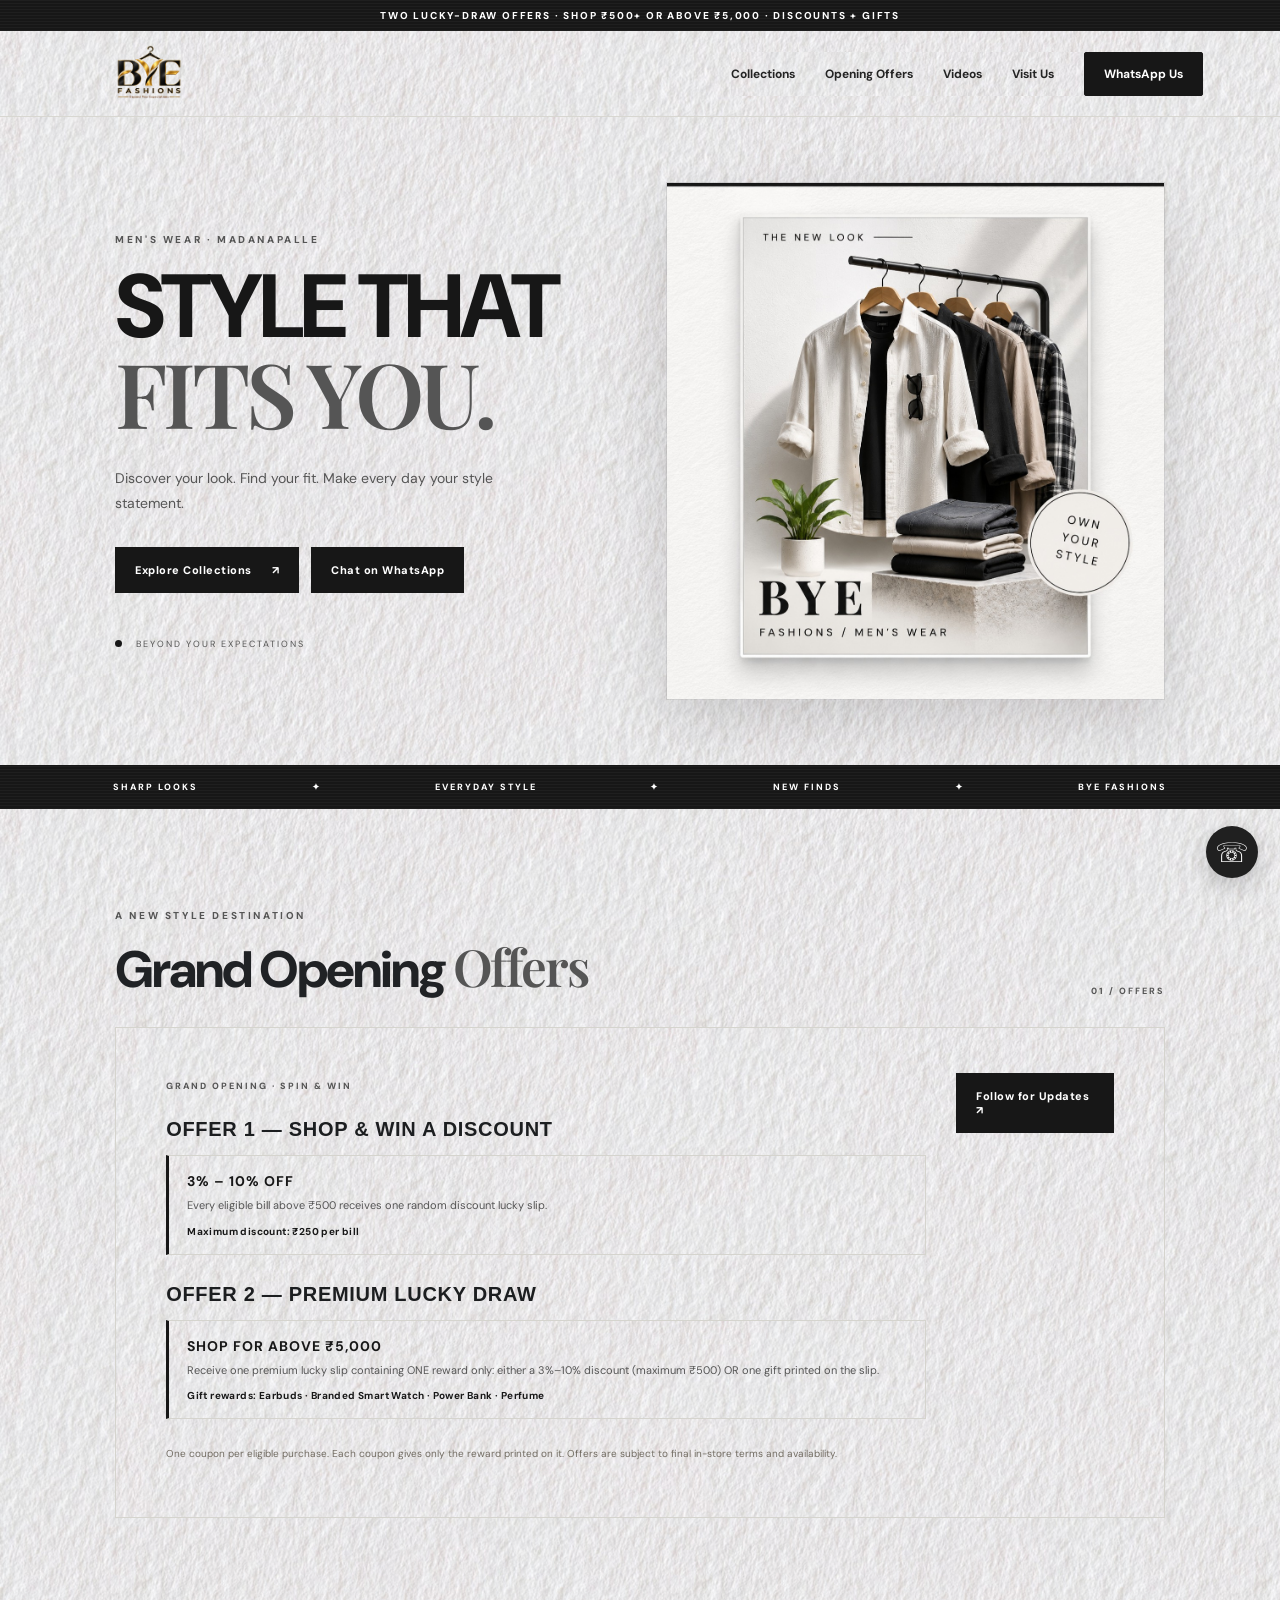
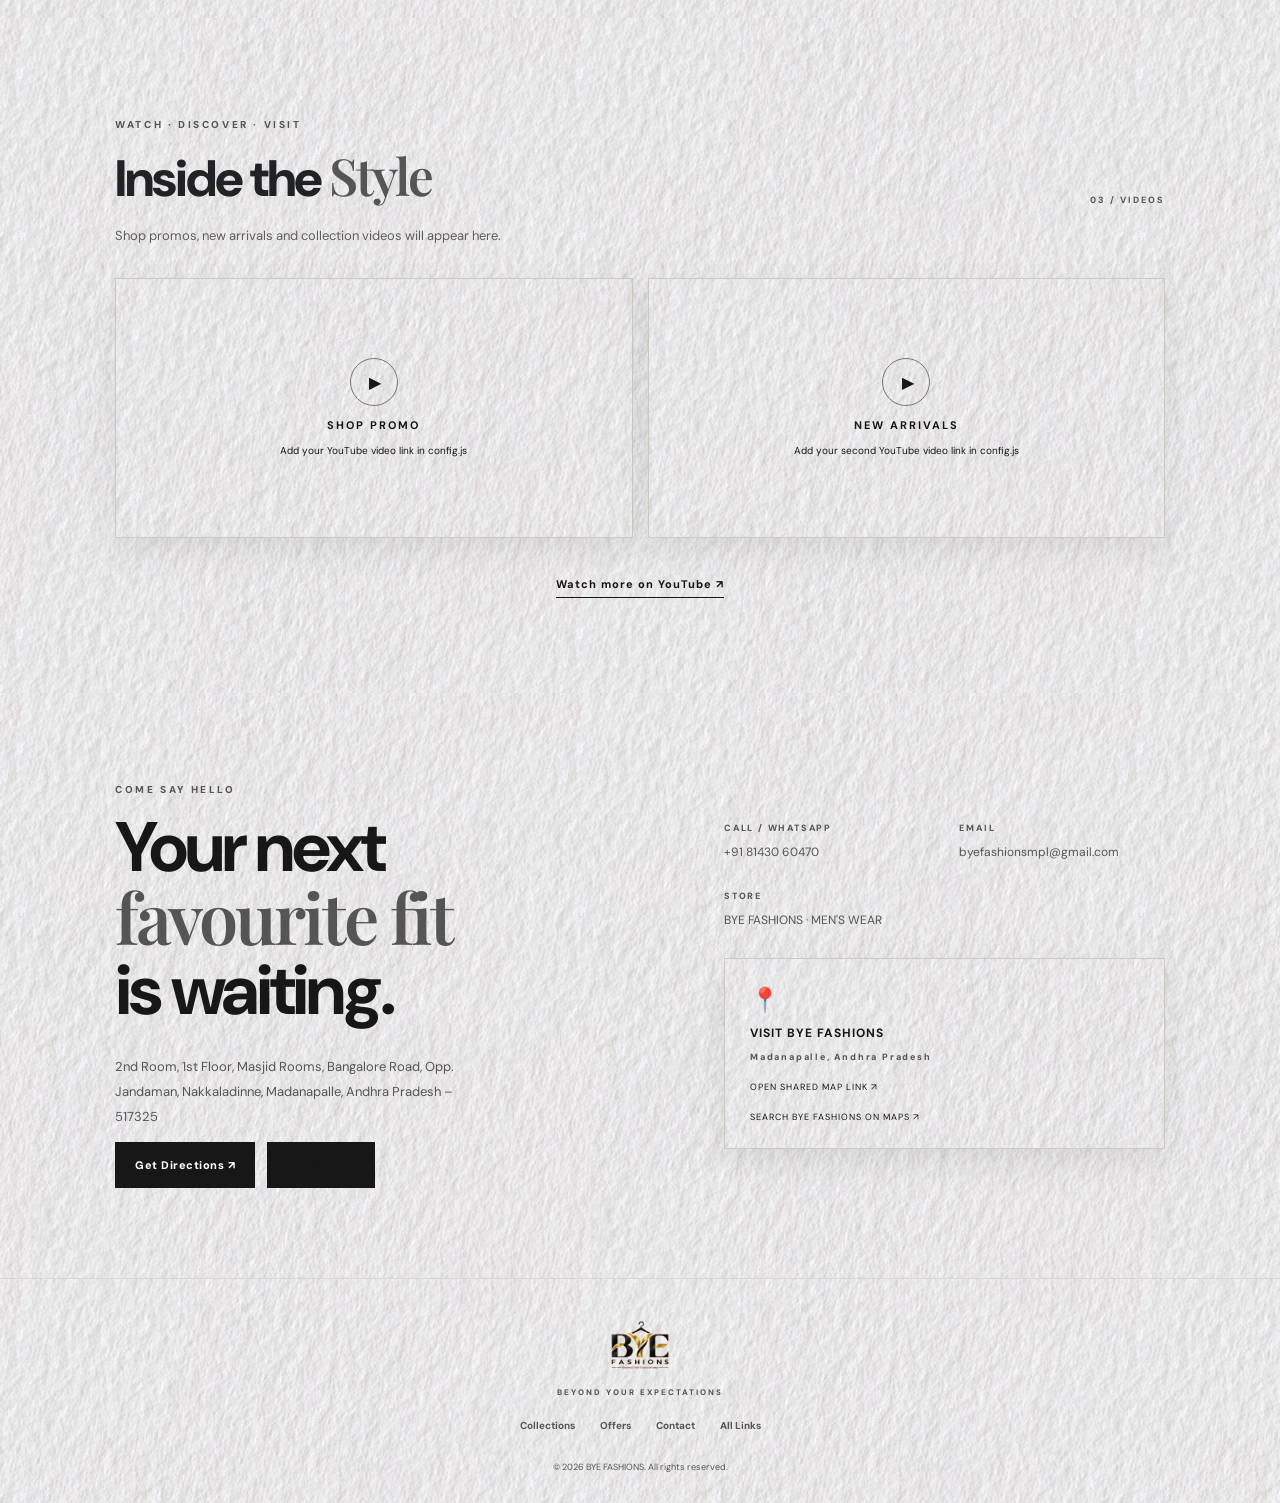
==== commit aa335c69: "Add files via upload" ====
--- a/index.html
+++ b/index.html
@@ -41,13 +41,9 @@
         </div>
         <div class="hero-note"><span class="gold-dot"></span> BEYOND YOUR EXPECTATIONS</div>
       </div>
-      <div class="hero-art" aria-label="Fashion editorial visual">
-        <div class="hero-frame">
-          <div class="frame-top">THE NEW LOOK</div>
-          <div class="fashion-silhouette"><span></span></div>
-          <div class="frame-bottom"><b>BYE</b><small>FASHIONS / MEN'S WEAR</small></div>
-        </div>
-        <div class="round-stamp">OWN<br>YOUR<br>STYLE</div>
+      <div class="hero-art" aria-label="BYE FASHIONS editorial menswear collection">
+        <img class="hero-editorial-image" src="assets/bye-fashions-hero-editorial.jpg"
+             alt="BYE FASHIONS menswear collection featuring shirts, trousers and everyday styles">
       </div>
     </section>
 
--- a/styles.css
+++ b/styles.css
@@ -65,3 +65,8 @@
 .offer-premium{border-left-color:#171717}
 .offer-terms{margin-top:16px}
 @media(max-width:600px){.offer-panel{padding:26px 20px;display:block}.offer-panel>.button{margin-top:18px;display:inline-flex}}
+
+/* Editorial menswear hero image */
+.hero-art{display:flex;align-items:center;justify-content:center;min-width:0}
+.hero-editorial-image{display:block;width:min(100%,520px);height:auto;max-height:610px;object-fit:contain;border:1px solid rgba(0,0,0,.12);box-shadow:0 24px 55px rgba(0,0,0,.12)}
+@media(max-width:760px){.hero-editorial-image{width:min(100%,390px);max-height:520px}}
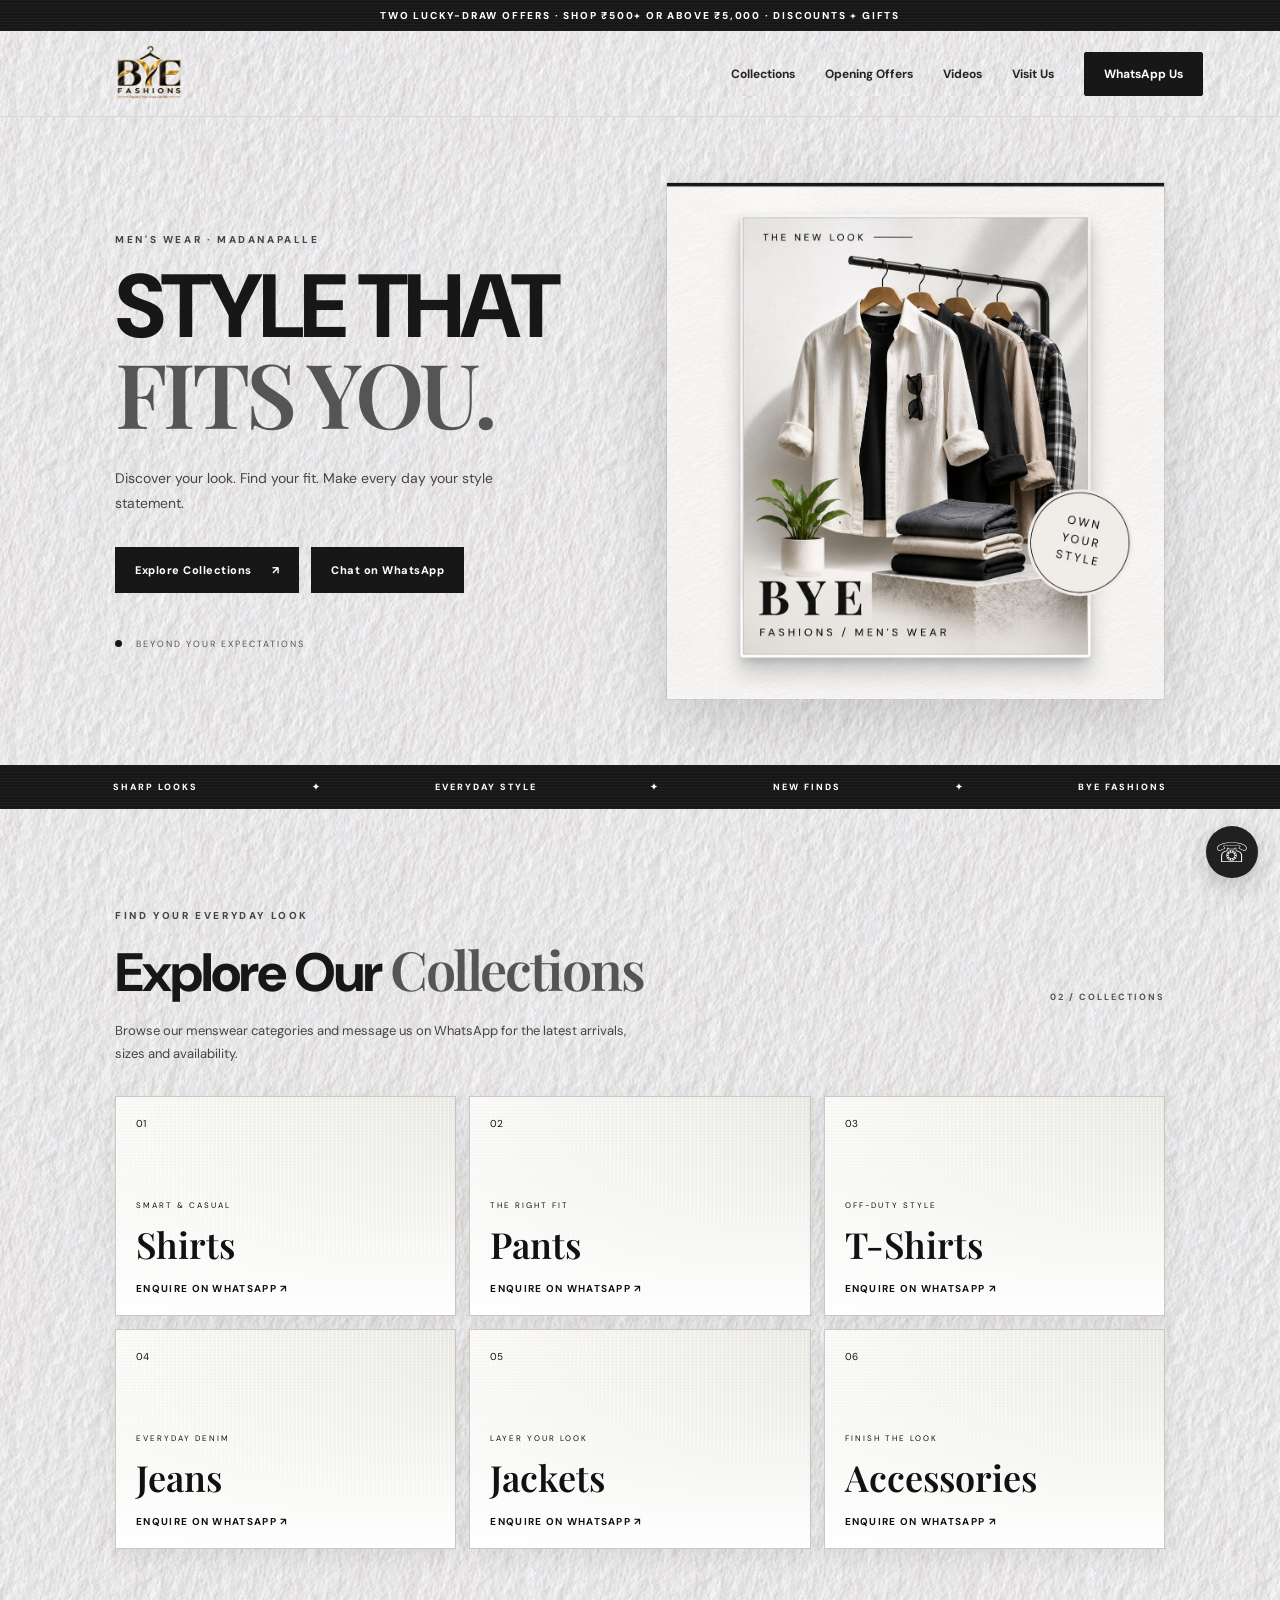
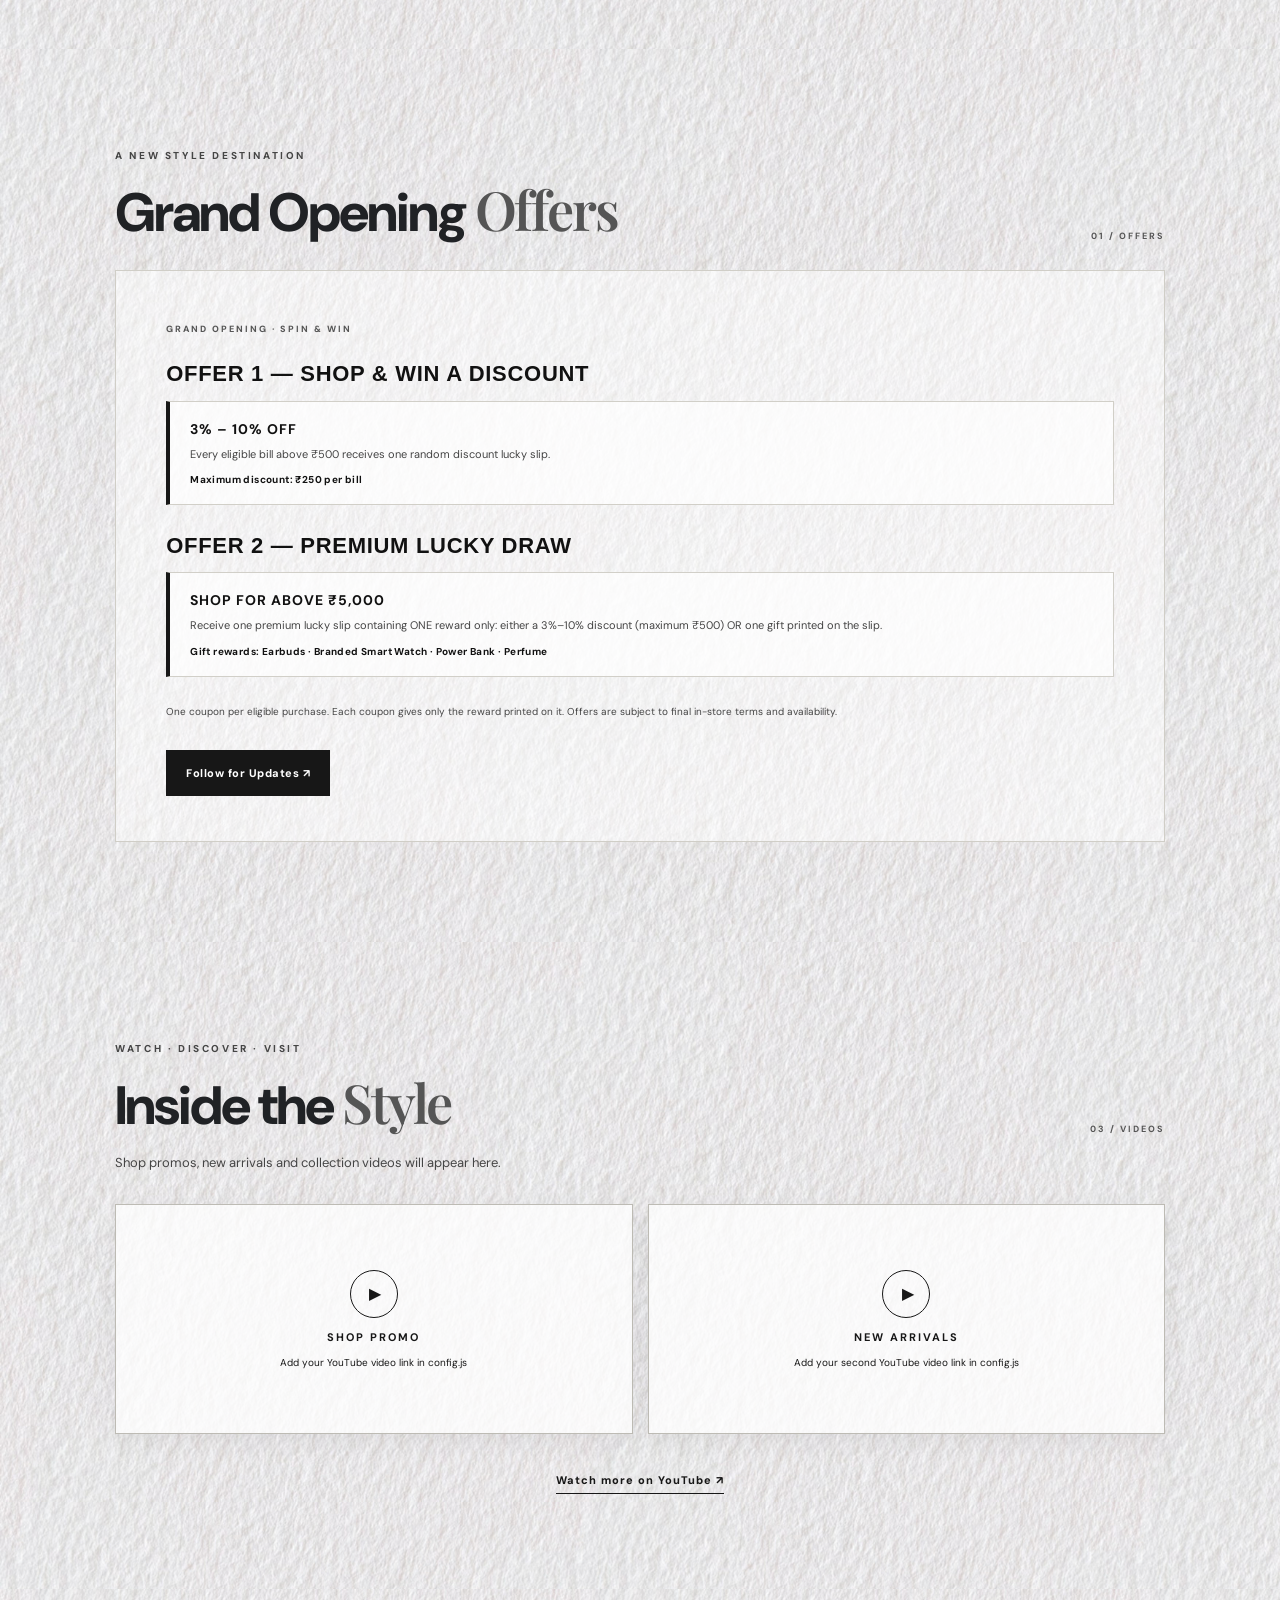
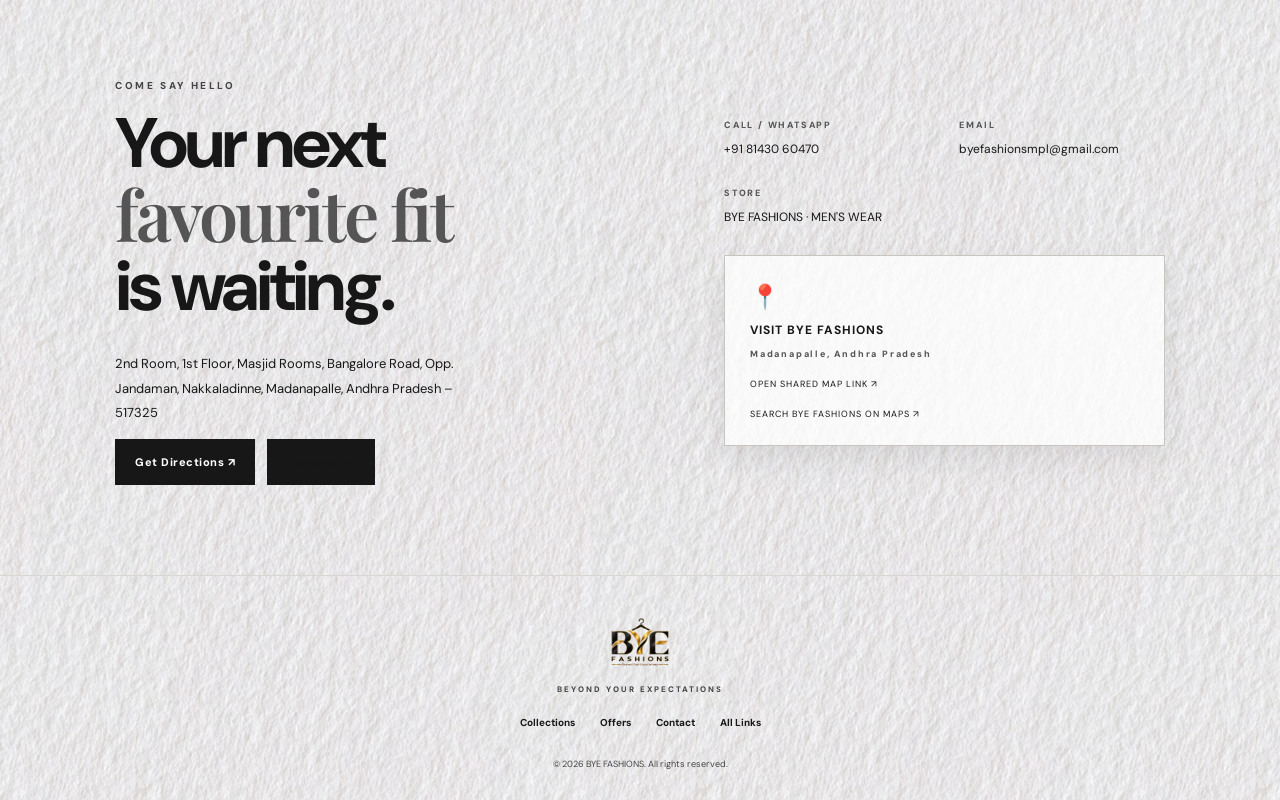
==== commit 0414a5de: "Add files via upload" ====
--- a/index.html
+++ b/index.html
@@ -48,6 +48,22 @@
     </section>
 
     <section class="ticker" aria-label="Brand promise"><span>SHARP LOOKS</span><i>✦</i><span>EVERYDAY STYLE</span><i>✦</i><span>NEW FINDS</span><i>✦</i><span>BYE FASHIONS</span></section>
+
+    <section class="section collections-section" id="collections">
+      <div class="section-heading">
+        <div><p class="eyebrow">FIND YOUR EVERYDAY LOOK</p><h2>Explore Our <em>Collections</em></h2></div>
+        <span class="section-index">02 / COLLECTIONS</span>
+      </div>
+      <p class="section-intro">Browse our menswear categories and message us on WhatsApp for the latest arrivals, sizes and availability.</p>
+      <div class="collection-grid">
+        <a class="collection-card card-shirts" href="#" data-wa-message="Hi BYE FASHIONS, please share your latest shirt collection."><span>01</span><div><small>SMART &amp; CASUAL</small><h3>Shirts</h3><b>ENQUIRE ON WHATSAPP ↗</b></div></a>
+        <a class="collection-card card-pants" href="#" data-wa-message="Hi BYE FASHIONS, please share your latest pants collection."><span>02</span><div><small>THE RIGHT FIT</small><h3>Pants</h3><b>ENQUIRE ON WHATSAPP ↗</b></div></a>
+        <a class="collection-card card-tees" href="#" data-wa-message="Hi BYE FASHIONS, please share your latest T-shirt collection."><span>03</span><div><small>OFF-DUTY STYLE</small><h3>T-Shirts</h3><b>ENQUIRE ON WHATSAPP ↗</b></div></a>
+        <a class="collection-card card-jeans" href="#" data-wa-message="Hi BYE FASHIONS, please share your latest jeans collection."><span>04</span><div><small>EVERYDAY DENIM</small><h3>Jeans</h3><b>ENQUIRE ON WHATSAPP ↗</b></div></a>
+        <a class="collection-card card-jackets" href="#" data-wa-message="Hi BYE FASHIONS, please share your latest jacket collection."><span>05</span><div><small>LAYER YOUR LOOK</small><h3>Jackets</h3><b>ENQUIRE ON WHATSAPP ↗</b></div></a>
+        <a class="collection-card card-accessories" href="#" data-wa-message="Hi BYE FASHIONS, please share your latest accessories collection."><span>06</span><div><small>FINISH THE LOOK</small><h3>Accessories</h3><b>ENQUIRE ON WHATSAPP ↗</b></div></a>
+      </div>
+    </section>
 
     <section class="section offers-section" id="offers">
       <div class="section-heading">
--- a/styles.css
+++ b/styles.css
@@ -70,3 +70,45 @@
 .hero-art{display:flex;align-items:center;justify-content:center;min-width:0}
 .hero-editorial-image{display:block;width:min(100%,520px);height:auto;max-height:610px;object-fit:contain;border:1px solid rgba(0,0,0,.12);box-shadow:0 24px 55px rgba(0,0,0,.12)}
 @media(max-width:760px){.hero-editorial-image{width:min(100%,390px);max-height:520px}}
+
+/* VISIBILITY + RESPONSIVE LAYOUT FIXES */
+html{scroll-behavior:smooth;scroll-padding-top:90px}
+body{color:#171717!important;background-color:#f8f7f4!important}
+p,small,.section-intro,.offer-deal span,.offer-terms,.address,.visit-details a,.visit-details span,footer p,footer small{color:#454545!important}
+h1,h2,h3,h4,b,strong,label,nav a,.footer-links a{color:#171717}
+.section-heading{display:flex;align-items:flex-end;justify-content:space-between;gap:18px;margin-bottom:28px}
+.section h2{font-size:clamp(32px,5vw,54px);line-height:1.08;margin:0;color:#171717}
+.offer-panel{display:block!important;background:rgba(255,255,255,.48)!important;border:1px solid #d0cec7!important}
+.offer-content{max-width:none!important;width:100%}
+.offer-side-heading{display:block!important;visibility:visible!important;opacity:1!important;color:#111!important;font-size:clamp(17px,2.2vw,22px)!important}
+.offer-deal{background:rgba(255,255,255,.72)!important;border:1px solid #d1cfc8!important;border-left:4px solid #171717!important;padding:18px 20px!important}
+.offer-deal strong,.offer-deal b{display:block;color:#111!important}
+.offer-deal span{display:block;color:#444!important;line-height:1.65}
+.offer-panel>.button{margin-top:20px;position:static;align-self:flex-start}
+.video-placeholder,.video-alt{min-height:230px!important;background:rgba(255,255,255,.78)!important;border:1px solid #bdbbb4!important;box-shadow:0 8px 24px rgba(0,0,0,.06)}
+.video-placeholder b,.video-placeholder small,.play-icon{color:#171717!important}
+.play-icon{border:1px solid #171717!important}
+.map-card{background:rgba(255,255,255,.78)!important;border:1px solid #c7c5be!important}
+.visit-section{background-color:#f7f6f2!important;color:#171717!important}
+.visit-section h2,.visit-details a,.visit-details span,.address{color:#171717!important}
+.visit-details small{color:#555!important}
+.button,.nav-cta{opacity:1!important;visibility:visible!important}
+.collection-grid{grid-template-columns:repeat(3,minmax(0,1fr))}
+.collection-card{min-height:220px;height:auto!important;padding:20px!important;justify-content:space-between}
+.collection-card:after{background:linear-gradient(0deg,rgba(255,255,255,.98),rgba(255,255,255,.18) 100%)!important}
+.collection-card>span,.collection-card small,.collection-card h3,.collection-card b{color:#111!important}
+.collection-card b{font-size:10px!important;display:block;margin-top:10px}
+@media(max-width:800px){
+ .section-heading{align-items:flex-start}
+ .offer-panel{padding:26px 20px!important}
+ .collection-grid{grid-template-columns:repeat(2,minmax(0,1fr))!important}
+ .visit-section{padding:60px 24px!important}
+}
+@media(max-width:480px){
+ .collection-grid{grid-template-columns:1fr 1fr!important}
+ .collection-card{min-height:190px;padding:14px!important}
+ .collection-card h3{font-size:25px!important}
+ .offer-side-heading{font-size:16px!important}
+ .offer-deal{padding:15px!important}
+ .video-grid{grid-template-columns:1fr!important}
+}
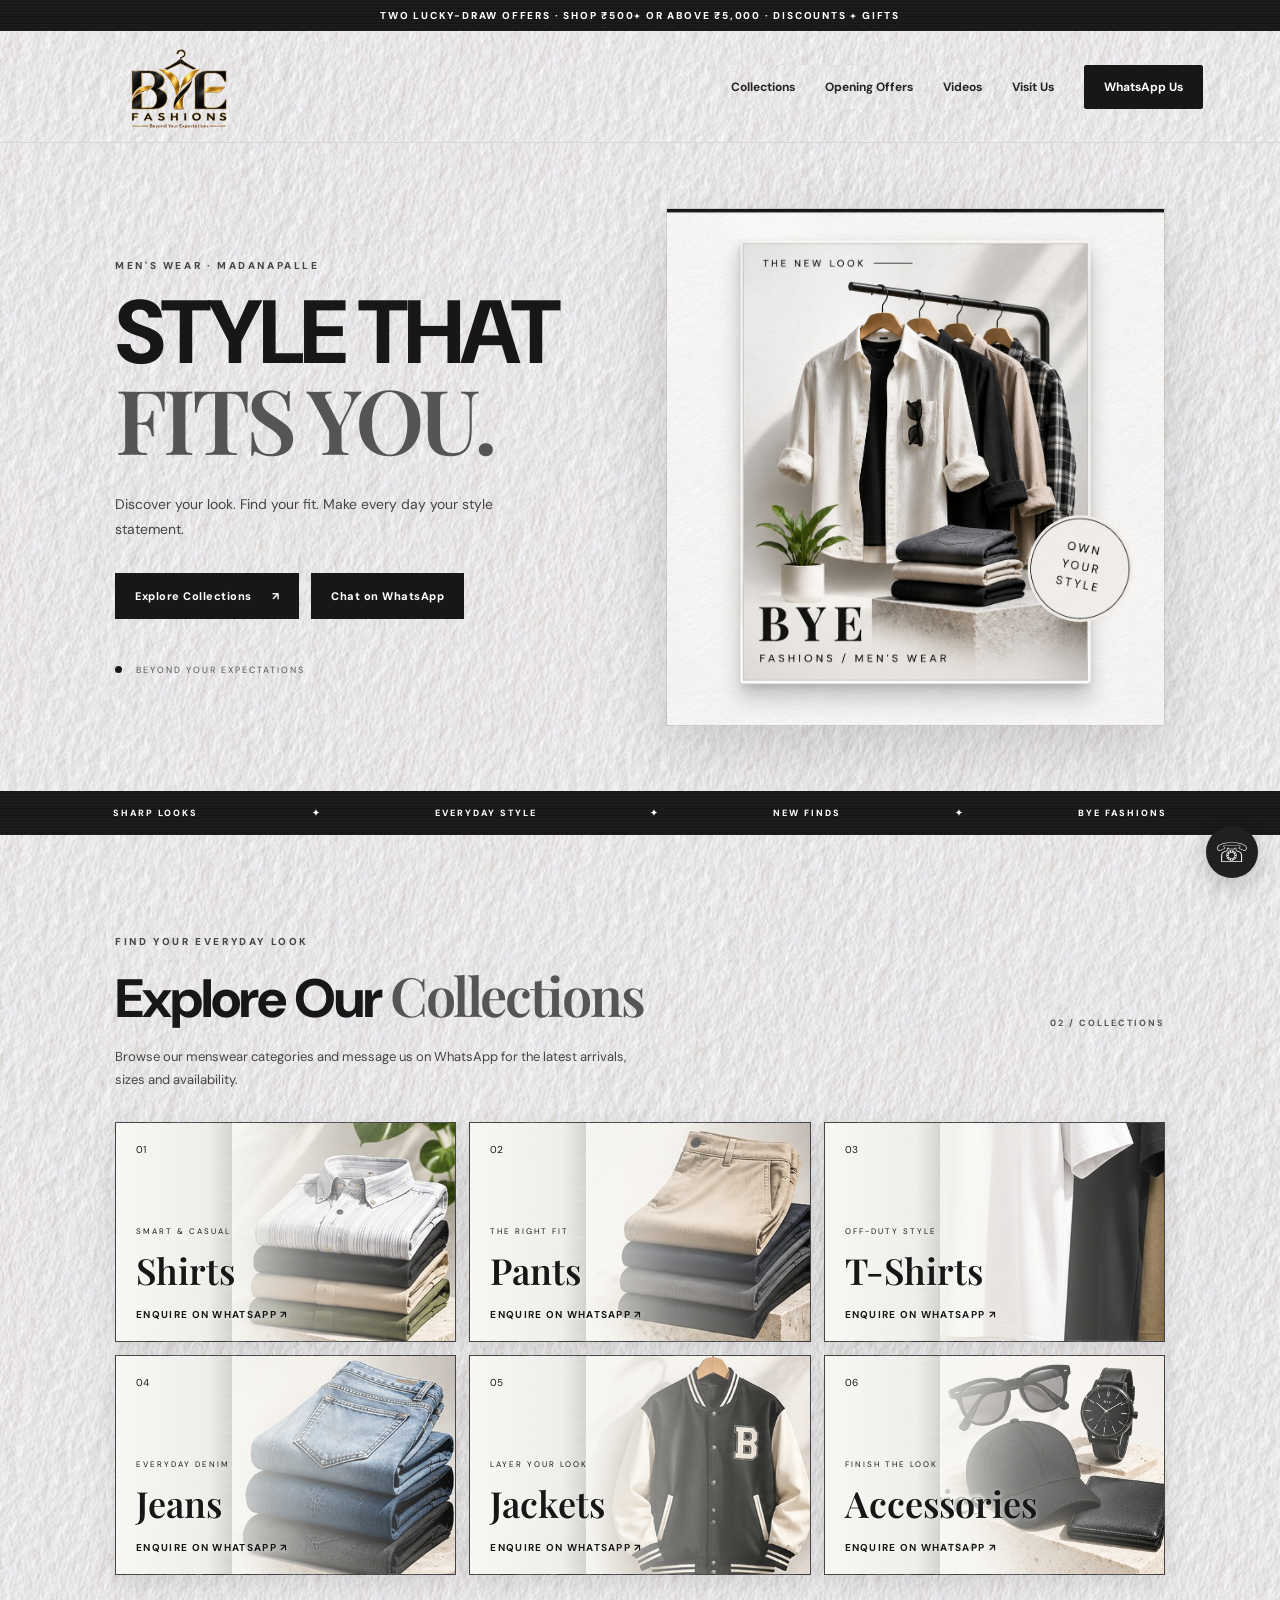
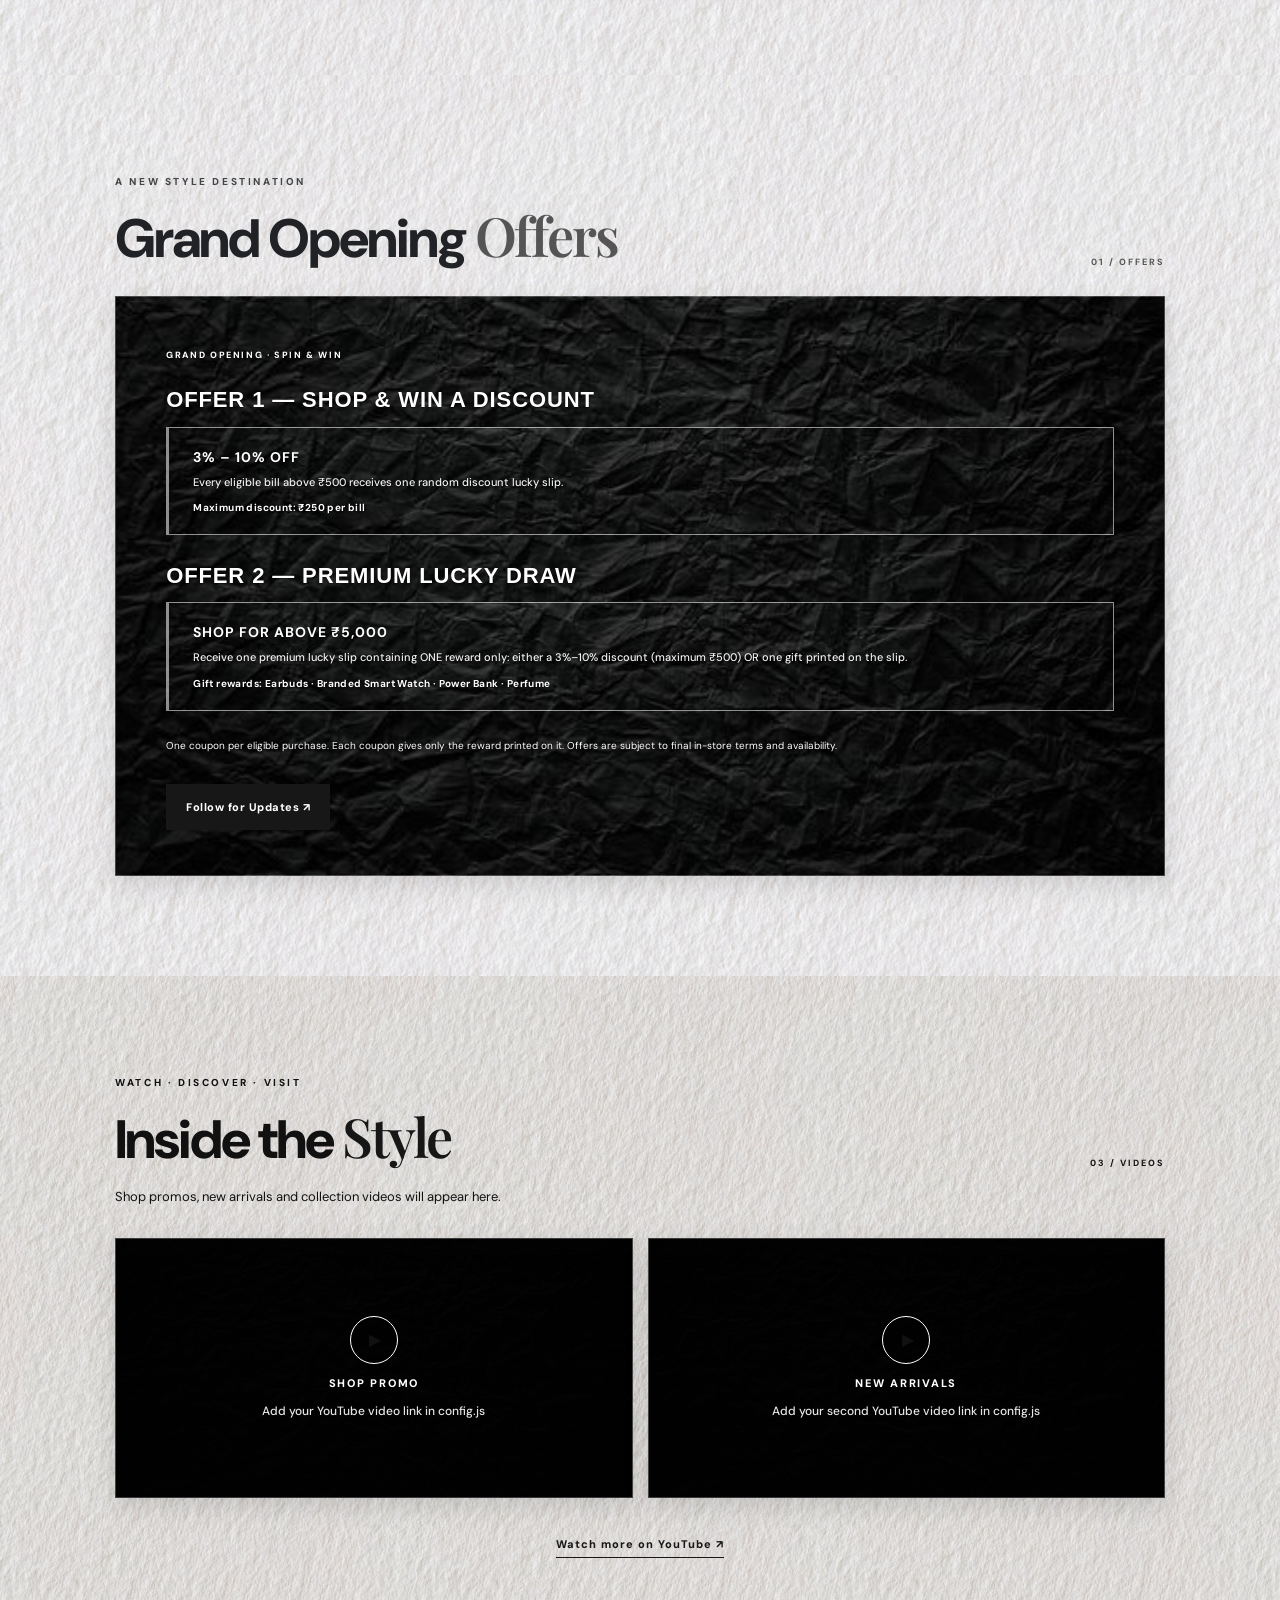
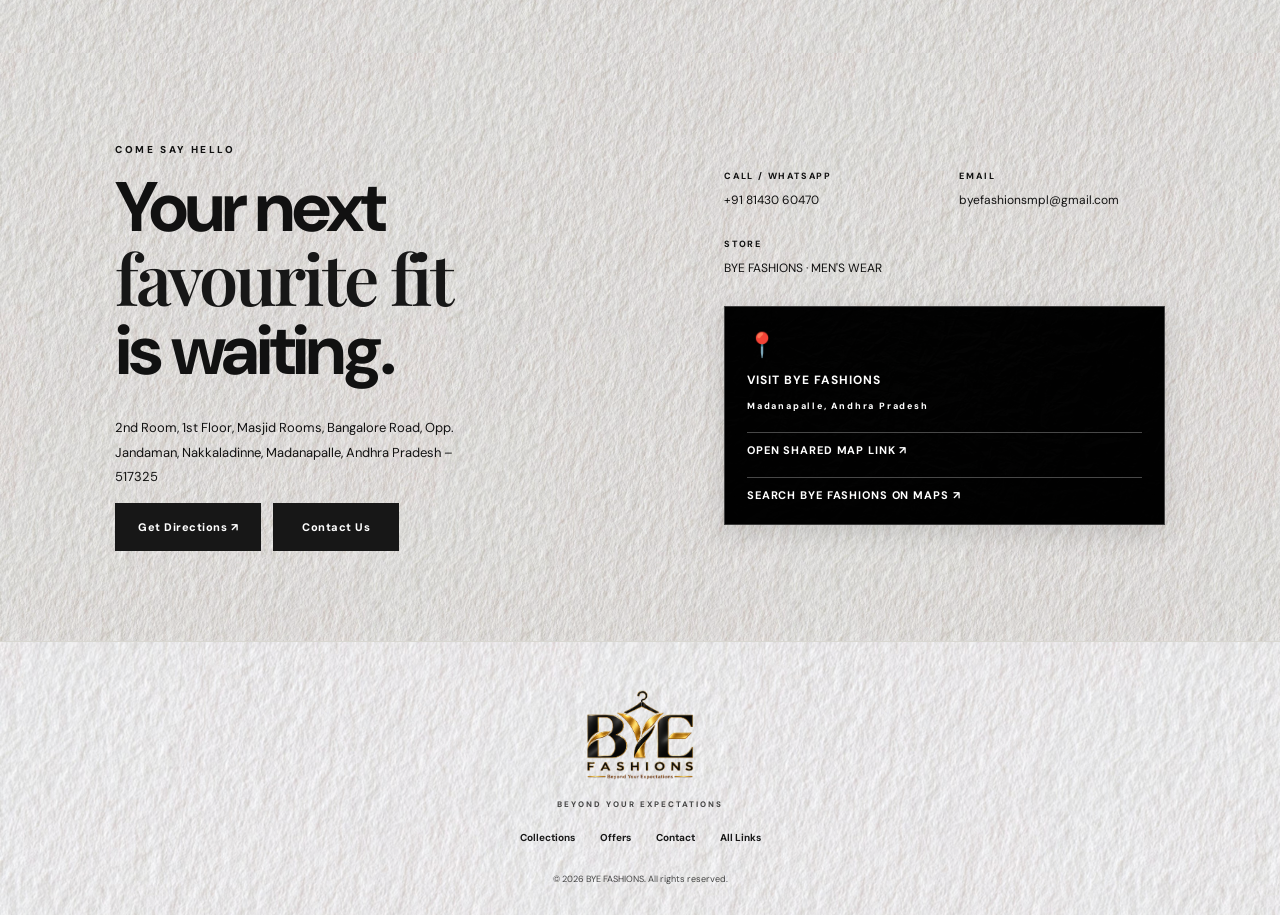
==== commit 550f6481: "Add files via upload" ====
--- a/index.html
+++ b/index.html
@@ -56,14 +56,14 @@
       </div>
       <p class="section-intro">Browse our menswear categories and message us on WhatsApp for the latest arrivals, sizes and availability.</p>
       <div class="collection-grid">
-        <a class="collection-card card-shirts" href="#" data-wa-message="Hi BYE FASHIONS, please share your latest shirt collection."><span>01</span><div><small>SMART &amp; CASUAL</small><h3>Shirts</h3><b>ENQUIRE ON WHATSAPP ↗</b></div></a>
-        <a class="collection-card card-pants" href="#" data-wa-message="Hi BYE FASHIONS, please share your latest pants collection."><span>02</span><div><small>THE RIGHT FIT</small><h3>Pants</h3><b>ENQUIRE ON WHATSAPP ↗</b></div></a>
-        <a class="collection-card card-tees" href="#" data-wa-message="Hi BYE FASHIONS, please share your latest T-shirt collection."><span>03</span><div><small>OFF-DUTY STYLE</small><h3>T-Shirts</h3><b>ENQUIRE ON WHATSAPP ↗</b></div></a>
-        <a class="collection-card card-jeans" href="#" data-wa-message="Hi BYE FASHIONS, please share your latest jeans collection."><span>04</span><div><small>EVERYDAY DENIM</small><h3>Jeans</h3><b>ENQUIRE ON WHATSAPP ↗</b></div></a>
-        <a class="collection-card card-jackets" href="#" data-wa-message="Hi BYE FASHIONS, please share your latest jacket collection."><span>05</span><div><small>LAYER YOUR LOOK</small><h3>Jackets</h3><b>ENQUIRE ON WHATSAPP ↗</b></div></a>
-        <a class="collection-card card-accessories" href="#" data-wa-message="Hi BYE FASHIONS, please share your latest accessories collection."><span>06</span><div><small>FINISH THE LOOK</small><h3>Accessories</h3><b>ENQUIRE ON WHATSAPP ↗</b></div></a>
+        <a class="collection-card card-shirts" href="https://chat.whatsapp.com/E4lYMnunEx90iemK81GIgt" target="_blank" rel="noopener noreferrer"><span>01</span><div><small>SMART &amp; CASUAL</small><h3>Shirts</h3><b>ENQUIRE ON WHATSAPP ↗</b></div></a>
+        <a class="collection-card card-pants" href="https://chat.whatsapp.com/E4lYMnunEx90iemK81GIgt" target="_blank" rel="noopener noreferrer"><span>02</span><div><small>THE RIGHT FIT</small><h3>Pants</h3><b>ENQUIRE ON WHATSAPP ↗</b></div></a>
+        <a class="collection-card card-tees" href="https://chat.whatsapp.com/E4lYMnunEx90iemK81GIgt" target="_blank" rel="noopener noreferrer"><span>03</span><div><small>OFF-DUTY STYLE</small><h3>T-Shirts</h3><b>ENQUIRE ON WHATSAPP ↗</b></div></a>
+        <a class="collection-card card-jeans" href="https://chat.whatsapp.com/E4lYMnunEx90iemK81GIgt" target="_blank" rel="noopener noreferrer"><span>04</span><div><small>EVERYDAY DENIM</small><h3>Jeans</h3><b>ENQUIRE ON WHATSAPP ↗</b></div></a>
+        <a class="collection-card card-jackets" href="https://chat.whatsapp.com/E4lYMnunEx90iemK81GIgt" target="_blank" rel="noopener noreferrer"><span>05</span><div><small>LAYER YOUR LOOK</small><h3>Jackets</h3><b>ENQUIRE ON WHATSAPP ↗</b></div></a>
+        <a class="collection-card card-accessories" href="https://chat.whatsapp.com/E4lYMnunEx90iemK81GIgt" target="_blank" rel="noopener noreferrer"><span>06</span><div><small>FINISH THE LOOK</small><h3>Accessories</h3><b>ENQUIRE ON WHATSAPP ↗</b></div></a>
       </div>
-    </section>
+</section>
 
     <section class="section offers-section" id="offers">
       <div class="section-heading">
--- a/styles.css
+++ b/styles.css
@@ -112,3 +112,399 @@
  .offer-deal{padding:15px!important}
  .video-grid{grid-template-columns:1fr!important}
 }
+
+/* Collection photography: clean product imagery with readable text */
+.collection-card{background:#f7f6f2!important;color:#171717!important}
+.collection-card:before{inset:0 0 0 34%!important;z-index:-2!important;background-position:center!important;background-size:cover!important;background-repeat:no-repeat!important;opacity:1!important;transition:transform .55s ease!important}
+.collection-card:after{z-index:-1!important;background:linear-gradient(90deg,rgba(248,247,243,1) 0%,rgba(248,247,243,.96) 27%,rgba(248,247,243,.45) 58%,rgba(248,247,243,.03) 100%)!important}
+.collection-card:hover:before{transform:scale(1.05)!important}
+.card-shirts:before{background-image:url('assets/collection-shirts.jpg')!important}
+.card-pants:before{background-image:url('assets/collection-pants.jpg')!important}
+.card-tees:before{background-image:url('assets/collection-tshirts.jpg')!important}
+.card-jeans:before{background-image:url('assets/collection-jeans.jpg')!important}
+.card-jackets:before{background-image:url('assets/collection-jackets.jpg')!important}
+.card-accessories:before{background-image:url('assets/collection-accessories.jpg')!important}
+.collection-card>span,.collection-card small,.collection-card h3,.collection-card b{position:relative;z-index:1;color:#171717!important;text-shadow:0 1px 5px rgba(255,255,255,.65)}
+@media(max-width:480px){.collection-card:before{inset:0 0 0 28%!important}.collection-card:after{background:linear-gradient(90deg,rgba(248,247,243,1),rgba(248,247,243,.78) 48%,rgba(248,247,243,.08))!important}}
+
+
+/* FINAL READABILITY PASS: video, visit and section headings */
+.video-section,
+.visit-section {
+  background-color: #f7f6f2 !important;
+  color: #171717 !important;
+  background-image:
+    url("assets/paper-texture.jpg"),
+    linear-gradient(#f7f6f2, #f7f6f2) !important;
+  background-blend-mode: multiply, normal;
+  background-size: 420px 420px, cover !important;
+}
+.video-section .section-heading h2,
+.video-section .section-heading h2 em,
+.visit-section h2,
+.visit-section h2 em,
+.video-section .eyebrow,
+.visit-section .eyebrow,
+.video-section .section-index,
+.video-section .section-intro,
+.video-placeholder b,
+.video-placeholder small,
+.video-placeholder .play-icon,
+.visit-copy .address,
+.visit-details,
+.visit-details small,
+.visit-details a,
+.visit-details span,
+.map-card b,
+.map-card small,
+.map-card a {
+  color: #111111 !important;
+  opacity: 1 !important;
+  text-shadow: none !important;
+}
+.video-placeholder,
+.video-alt,
+.map-card {
+  background-color: rgba(255,255,255,.78) !important;
+  background-image: url("assets/paper-texture.jpg") !important;
+  background-blend-mode: multiply !important;
+  border: 1px solid #bdbbb4 !important;
+}
+.video-placeholder b {
+  display: block !important;
+  font-weight: 800 !important;
+  letter-spacing: .16em !important;
+}
+.video-placeholder small {
+  display: block !important;
+  font-size: 13px !important;
+  line-height: 1.55 !important;
+  font-weight: 500 !important;
+}
+.play-icon {
+  border: 1px solid #222 !important;
+  color: #111 !important;
+  background: rgba(255,255,255,.75) !important;
+}
+.visit-actions .button,
+.visit-actions .button-gold,
+.visit-actions .button-outline,
+.visit-actions .button-outline.light {
+  background: #171717 !important;
+  color: #fff !important;
+  border: 1px solid #171717 !important;
+  opacity: 1 !important;
+  text-shadow: none !important;
+  min-width: 126px !important;
+  display: inline-flex !important;
+  align-items: center !important;
+  justify-content: center !important;
+  padding: 16px 22px !important;
+}
+.visit-actions .button:hover {
+  background: #333 !important;
+  color: #fff !important;
+}
+.visit-details .map-card {
+  padding: 22px !important;
+  gap: 12px !important;
+}
+.map-card a {
+  display: block !important;
+  font-weight: 700 !important;
+  font-size: 11px !important;
+  letter-spacing: .08em !important;
+  padding-top: 8px !important;
+  border-top: 1px solid rgba(0,0,0,.15) !important;
+}
+.video-section .section-heading h2 em,
+.visit-section h2 em {
+  color: #171717 !important;
+}
+
+/* BYE FASHIONS logo visibility upgrade */
+.site-header {
+  min-height: 104px !important;
+}
+.brand {
+  display: flex !important;
+  align-items: center !important;
+  flex: 0 0 auto !important;
+}
+.brand img {
+  width: 190px !important;
+  height: 88px !important;
+  max-width: none !important;
+  object-fit: contain !important;
+  display: block !important;
+}
+footer img {
+  width: 190px !important;
+  height: 96px !important;
+  max-width: none !important;
+  object-fit: contain !important;
+  display: block !important;
+  margin: 0 auto 8px !important;
+}
+@media (max-width: 800px) {
+  .site-header {
+    min-height: 88px !important;
+    height: 88px !important;
+    padding-left: 18px !important;
+    padding-right: 18px !important;
+  }
+  .brand img {
+    width: 155px !important;
+    height: 76px !important;
+  }
+  nav {
+    top: 88px !important;
+  }
+  footer img {
+    width: 170px !important;
+    height: 88px !important;
+  }
+}
+
+
+/* Black crumpled-paper texture for collection tiles only */
+.collection-card,
+.collection-tile,
+.category-card,
+.collection-item,
+.collections-grid > a,
+.collections-grid > article {
+  background-color: #111 !important;
+  background-image:
+    linear-gradient(rgba(0,0,0,.22), rgba(0,0,0,.48)),
+    url("assets/black-crumpled-paper-texture.jpg") !important;
+  background-size: cover, cover !important;
+  background-position: center !important;
+  background-repeat: no-repeat !important;
+  color: #fff !important;
+  border: 1px solid rgba(255,255,255,.22) !important;
+  box-shadow: 0 8px 24px rgba(0,0,0,.10) !important;
+}
+.collection-card *,
+.collection-tile *,
+.category-card *,
+.collection-item *,
+.collections-grid > a *,
+.collections-grid > article * {
+  color: #fff !important;
+}
+.collection-card a,
+.collection-tile a,
+.category-card a,
+.collection-item a,
+.collections-grid > a a,
+.collections-grid > article a {
+  color: #fff !important;
+}
+
+
+/* BLACK CRUMPLED-PAPER TREATMENT FOR OFFER, VIDEO AND MAP TILES */
+.offer-panel,
+.offer-deal,
+.video-placeholder,
+.video-alt,
+.map-card {
+  background-color: #111 !important;
+  background-image:
+    linear-gradient(rgba(0,0,0,.24), rgba(0,0,0,.42)),
+    url("assets/black-crumpled-paper-texture.jpg") !important;
+  background-size: cover, cover !important;
+  background-position: center !important;
+  background-repeat: no-repeat !important;
+  color: #fff !important;
+  border: 1px solid rgba(255,255,255,.22) !important;
+  box-shadow: 0 8px 24px rgba(0,0,0,.12) !important;
+}
+.offer-panel *,
+.offer-deal *,
+.video-placeholder *,
+.map-card * {
+  color: #fff !important;
+  opacity: 1 !important;
+  text-shadow: none !important;
+}
+.offer-label,
+.offer-item h3,
+.offer-side-heading,
+.offer-deal strong,
+.offer-deal b,
+.video-placeholder b,
+.video-placeholder small,
+.map-card b,
+.map-card small,
+.map-card a {
+  color: #fff !important;
+}
+.offer-deal {
+  padding: 20px 24px !important;
+  border-left: 3px solid rgba(255,255,255,.85) !important;
+}
+.offer-panel .fine-print,
+.offer-panel p {
+  color: rgba(255,255,255,.86) !important;
+}
+.video-placeholder {
+  min-height: 260px !important;
+}
+.video-placeholder small {
+  font-size: 12px !important;
+  color: rgba(255,255,255,.9) !important;
+}
+.play-icon {
+  border-color: #fff !important;
+  color: #fff !important;
+  background: rgba(0,0,0,.3) !important;
+}
+.map-card {
+  padding: 25px !important;
+  min-height: 150px !important;
+}
+.map-card a {
+  border-top: 1px solid rgba(255,255,255,.28) !important;
+  padding-top: 10px !important;
+  font-weight: 700 !important;
+}
+
+/* BRAND LOGO: larger in header and footer */
+.site-header {
+  min-height: 112px !important;
+  height: 112px !important;
+}
+.brand img {
+  width: 205px !important;
+  height: 100px !important;
+  max-width: none !important;
+  object-fit: contain !important;
+  display: block !important;
+}
+footer img {
+  width: 210px !important;
+  height: 112px !important;
+  max-width: none !important;
+  object-fit: contain !important;
+  display: block !important;
+  margin: 0 auto 10px !important;
+}
+@media (max-width: 800px) {
+  .site-header {
+    min-height: 100px !important;
+    height: 100px !important;
+    padding-left: 16px !important;
+    padding-right: 16px !important;
+  }
+  .brand img {
+    width: 175px !important;
+    height: 90px !important;
+  }
+  nav { top: 100px !important; }
+  footer img {
+    width: 185px !important;
+    height: 100px !important;
+  }
+}
+
+
+/* Offer panel contrast correction: keep every line readable on dark texture */
+.offer-panel,
+.offer-panel .offer-content,
+.offer-panel .offer-item,
+.offer-panel .offer-deal,
+.offer-panel .fine-print {
+  color: #fff !important;
+}
+.offer-panel .offer-label,
+.offer-panel .offer-side-heading,
+.offer-panel h3,
+.offer-panel .offer-deal strong,
+.offer-panel .offer-deal span,
+.offer-panel .offer-deal b,
+.offer-panel p,
+.offer-panel .fine-print,
+.offer-panel small {
+  color: #fff !important;
+  opacity: 1 !important;
+  visibility: visible !important;
+  text-shadow: 0 1px 2px rgba(0,0,0,.65) !important;
+}
+.offer-panel .offer-deal span,
+.offer-panel .fine-print {
+  color: #f2f2f2 !important;
+  font-weight: 500 !important;
+}
+.offer-panel .offer-deal {
+  background-color: rgba(0,0,0,.22) !important;
+  border-color: rgba(255,255,255,.55) !important;
+}
+.offer-panel .offer-item h3 {
+  font-weight: 800 !important;
+  letter-spacing: .04em !important;
+}
+.offer-panel .offer-label {
+  color: #fff !important;
+  letter-spacing: .18em !important;
+}
+
+
+/* WhatsApp Community invitation */
+.community-invite {
+  margin-top: 34px;
+  padding: 28px 32px;
+  display: flex;
+  align-items: center;
+  justify-content: space-between;
+  gap: 24px;
+  background-color: #111;
+  background-image:
+    linear-gradient(rgba(0,0,0,.28), rgba(0,0,0,.42)),
+    url("assets/black-crumpled-paper-texture.jpg");
+  background-size: cover;
+  background-position: center;
+  border: 1px solid rgba(255,255,255,.22);
+  color: #fff;
+}
+.community-invite * { color: #fff !important; }
+.community-kicker {
+  display: block;
+  font-size: 9px;
+  letter-spacing: 2px;
+  font-weight: 800;
+  margin-bottom: 9px;
+}
+.community-invite h3 {
+  font-family: "Playfair Display", serif;
+  font-size: clamp(22px, 3vw, 30px);
+  line-height: 1.2;
+  margin: 0 0 8px;
+}
+.community-invite p {
+  margin: 0;
+  max-width: 560px;
+  font-size: 12px;
+  line-height: 1.7;
+  color: rgba(255,255,255,.9) !important;
+}
+.community-button {
+  display: inline-flex;
+  flex: 0 0 auto;
+  align-items: center;
+  justify-content: center;
+  min-height: 48px;
+  padding: 14px 20px;
+  background: #fff;
+  color: #111 !important;
+  border: 1px solid #fff;
+  font-size: 10px;
+  font-weight: 800;
+  letter-spacing: .8px;
+  text-align: center;
+}
+.community-button:hover { background: #e9e9e9; }
+@media (max-width: 700px) {
+  .community-invite { flex-direction: column; align-items: flex-start; padding: 23px 20px; }
+  .community-button { width: 100%; }
+}
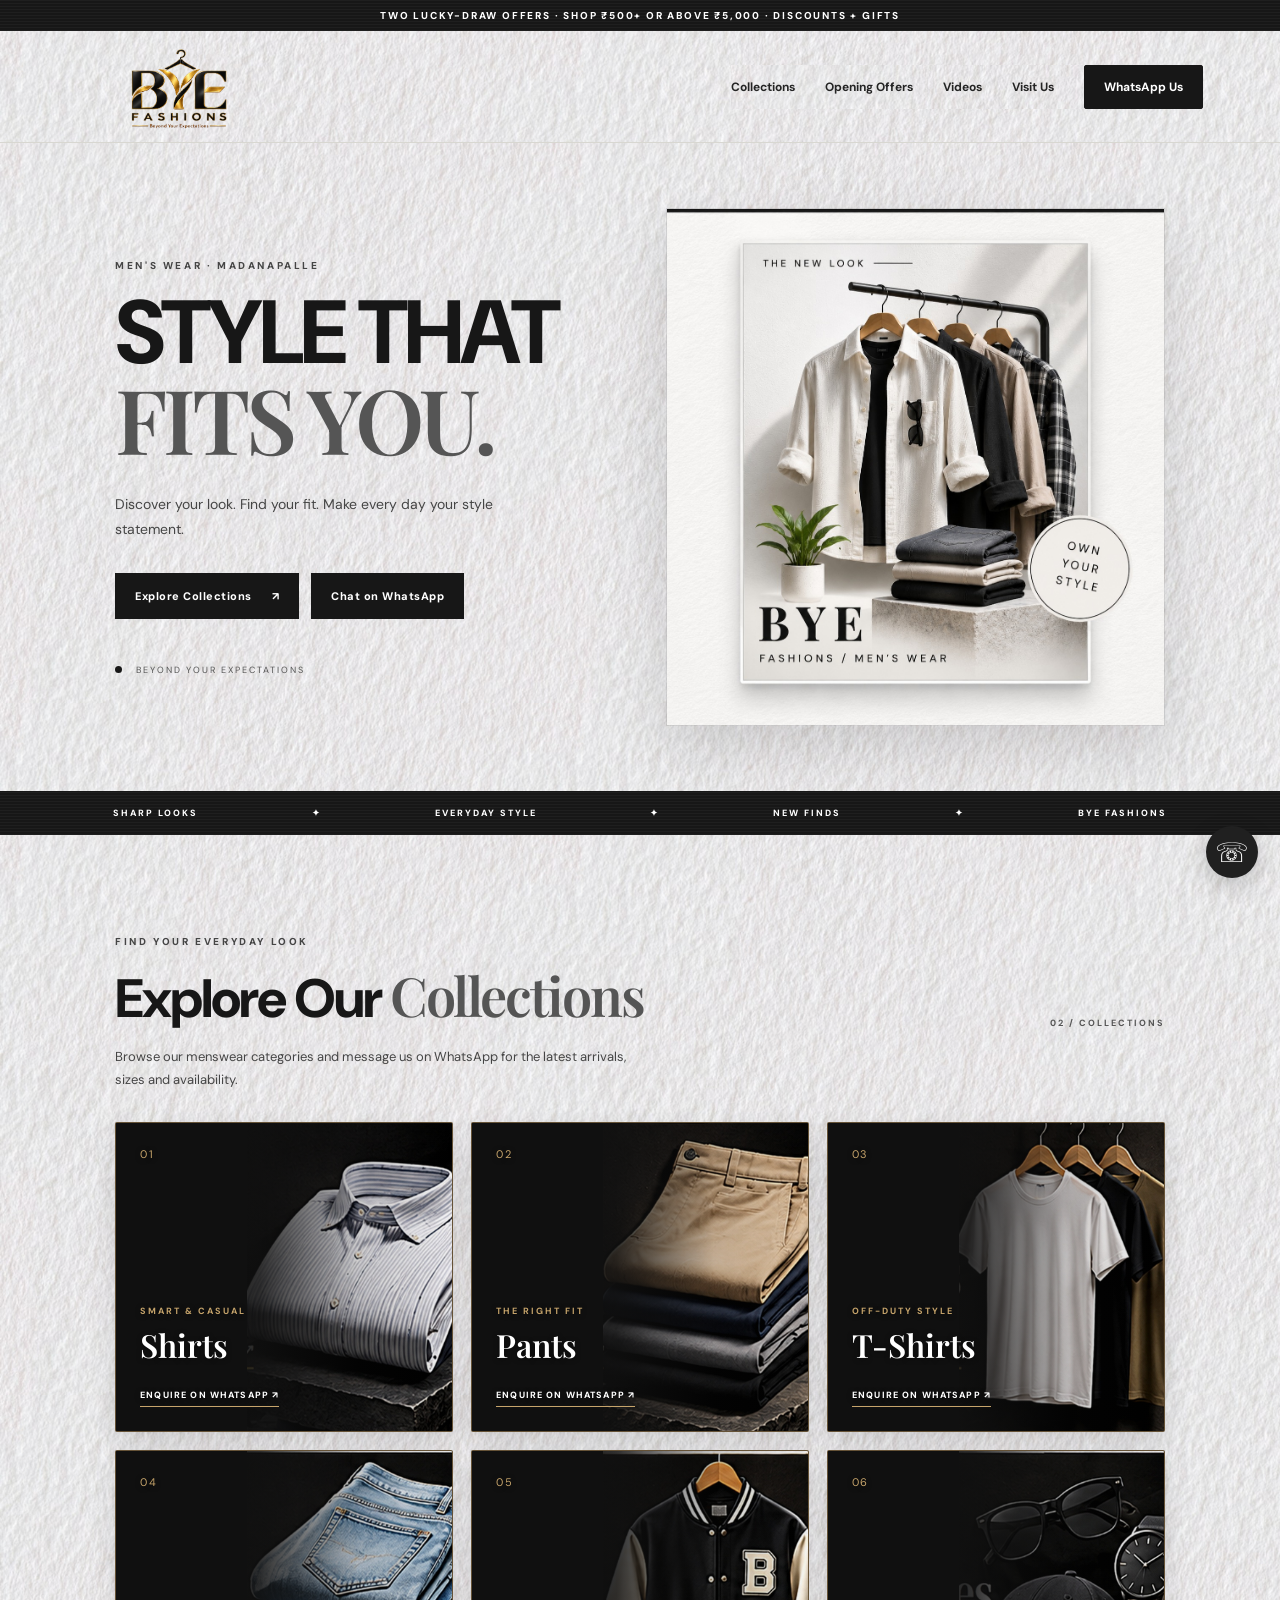
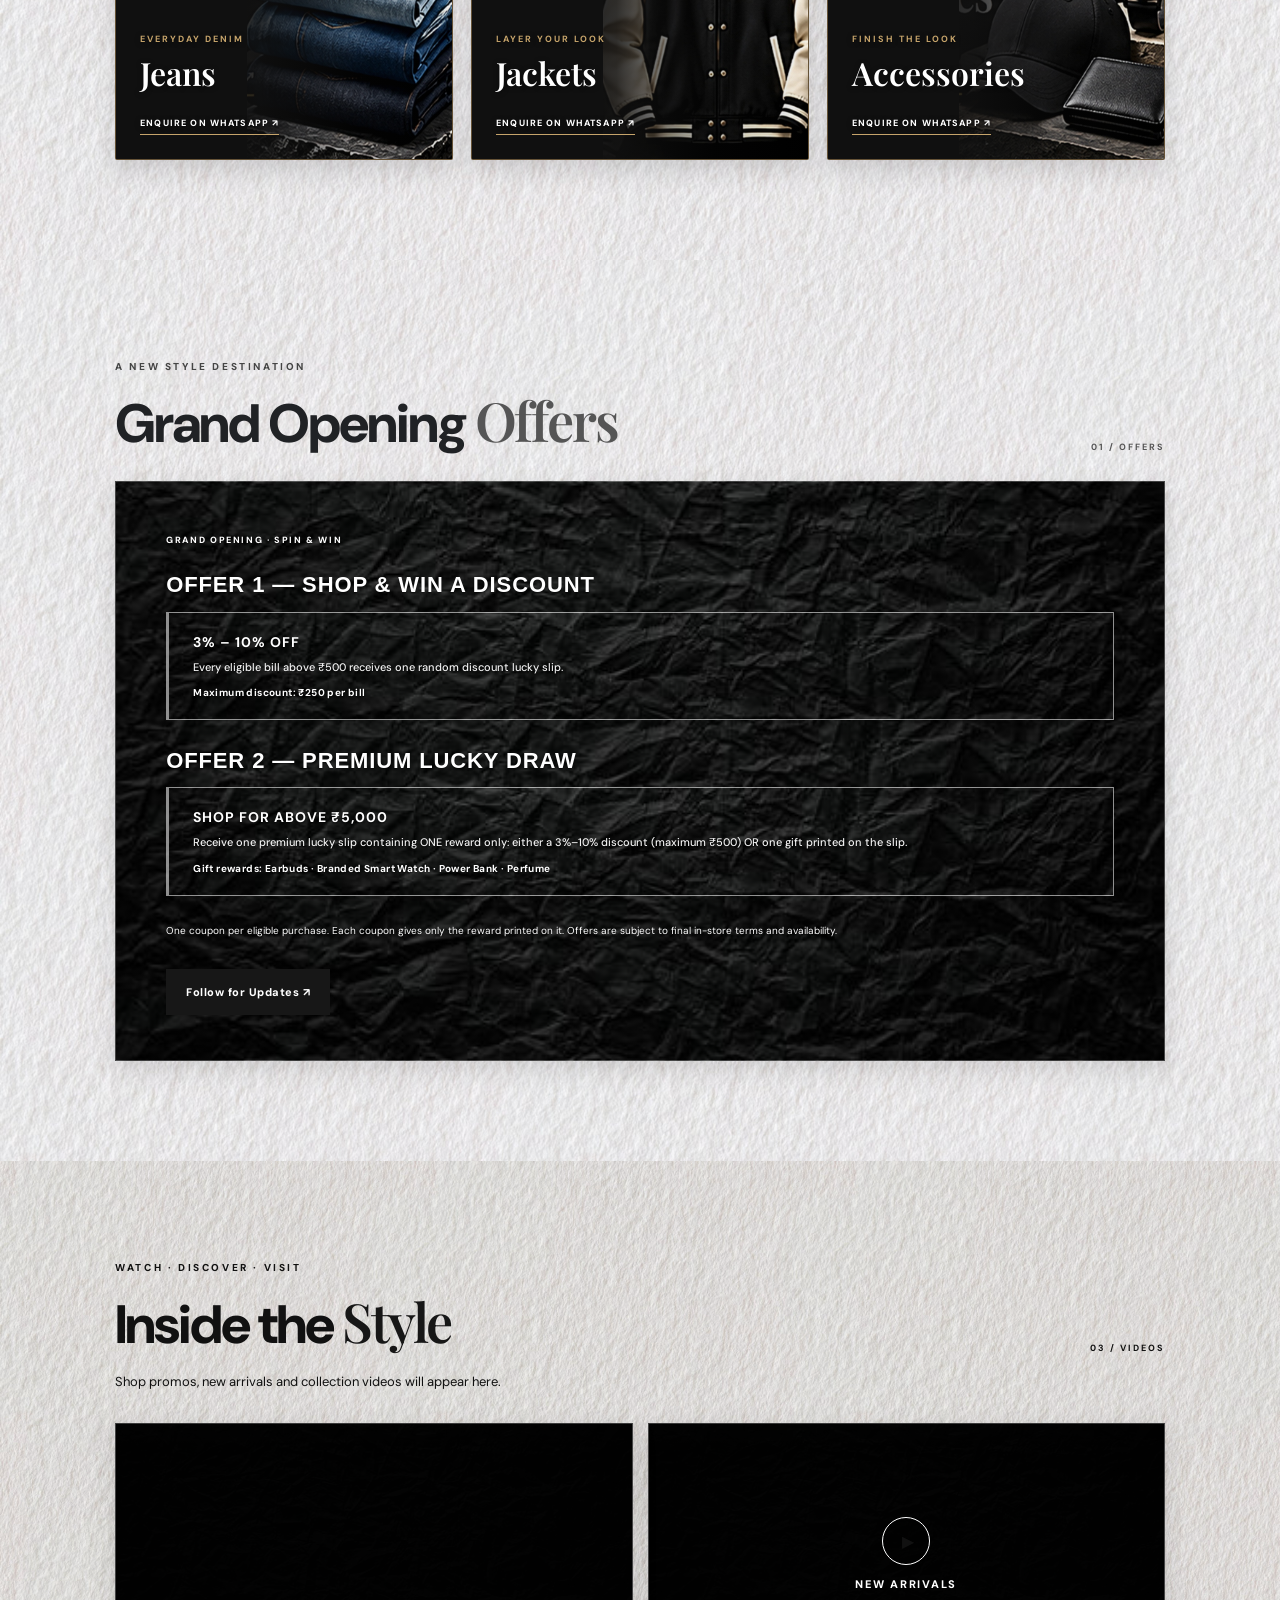
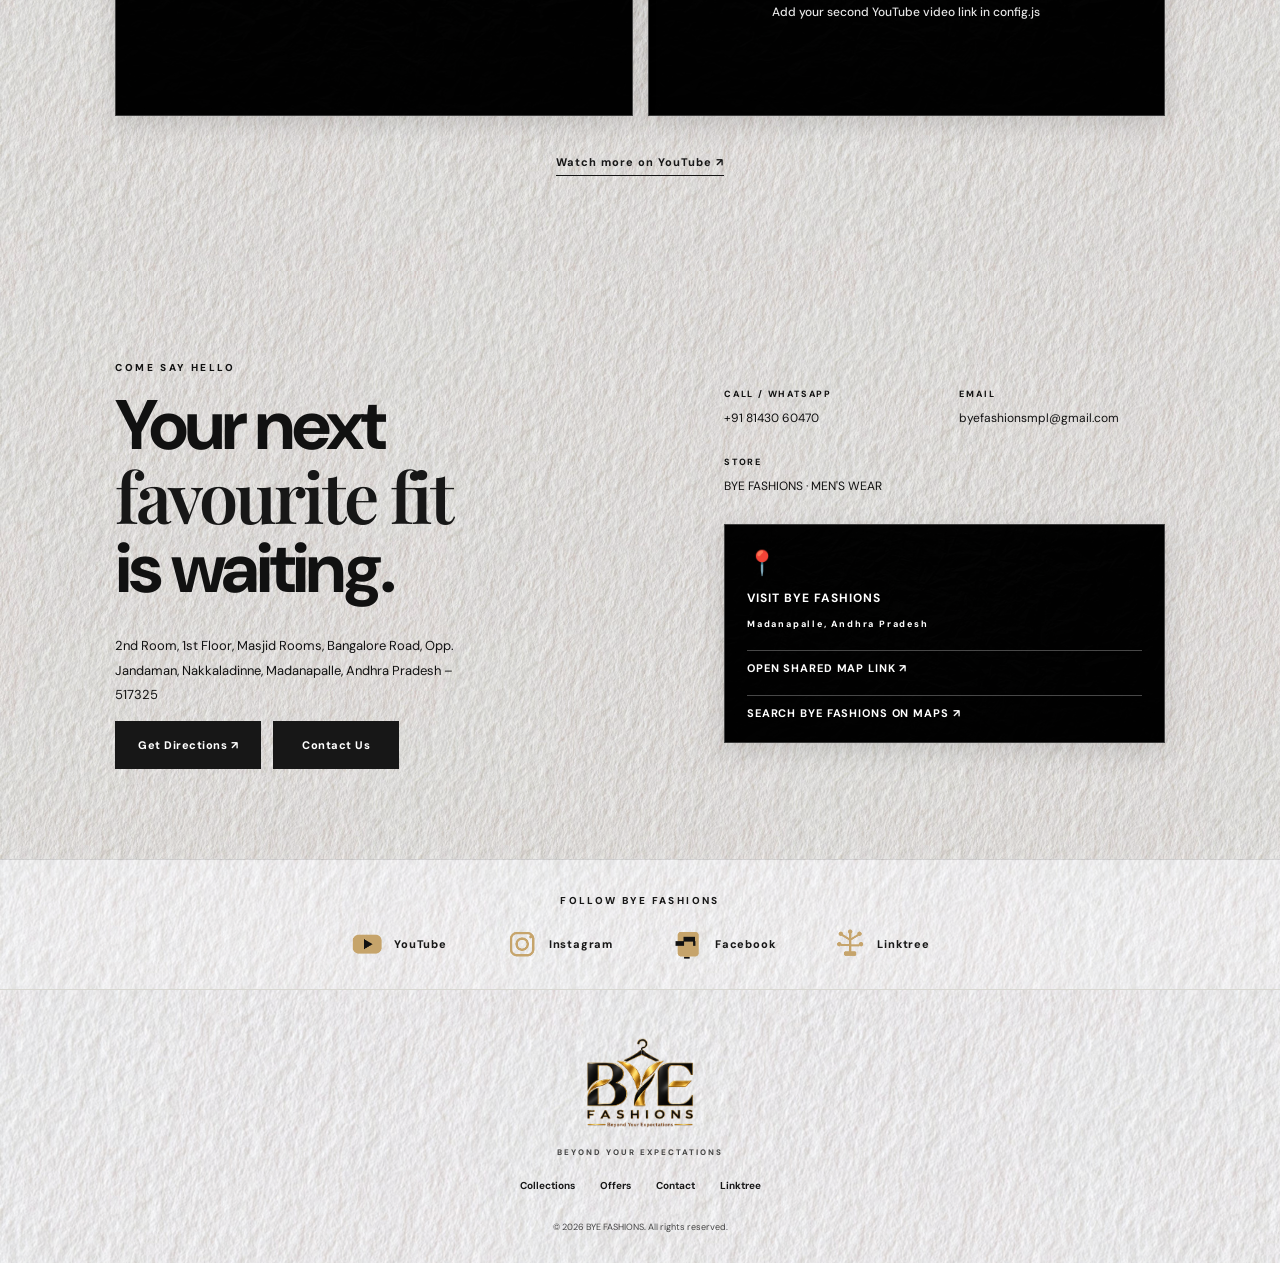
==== commit 0be79377: "Add files via upload" ====
--- a/index.html
+++ b/index.html
@@ -124,10 +124,29 @@
     </section>
   </main>
 
+
+    <div class="social-navigation" aria-label="Follow BYE FASHIONS">
+      <span class="social-navigation-title">FOLLOW BYE FASHIONS</span>
+      <div class="social-navigation-links">
+        <a href="https://www.youtube.com/@byefashions" target="_blank" rel="noopener noreferrer" aria-label="YouTube">
+          <img src="assets/social-youtube.png" alt=""><span>YouTube</span>
+        </a>
+        <a href="https://www.instagram.com/byefashions/" target="_blank" rel="noopener noreferrer" aria-label="Instagram">
+          <img src="assets/social-instagram.png" alt=""><span>Instagram</span>
+        </a>
+        <a href="https://www.facebook.com/profile.php?id=61595693604194" target="_blank" rel="noopener noreferrer" aria-label="Facebook">
+          <img src="assets/social-facebook.png" alt=""><span>Facebook</span>
+        </a>
+        <a href="https://linktr.ee/byefashions" target="_blank" rel="noopener noreferrer" aria-label="Linktree">
+          <img src="assets/social-linktree.png" alt=""><span>Linktree</span>
+        </a>
+      </div>
+    </div>
+
   <footer>
     <img src="assets/bye-fashions-logo.png" alt="BYE FASHIONS">
     <p>BEYOND YOUR EXPECTATIONS</p>
-    <div class="footer-links"><a href="#collections">Collections</a><a href="#offers">Offers</a><a href="#visit">Contact</a><a data-link="linktree" href="#">All Links</a></div>
+    <div class="footer-links"><a href="#collections">Collections</a><a href="#offers">Offers</a><a href="#visit">Contact</a><a href="https://linktr.ee/byefashions" target="_blank" rel="noopener noreferrer">Linktree</a></div>
     <small>© <span id="year"></span> BYE FASHIONS. All rights reserved.</small>
   </footer>
   <a class="floating-whatsapp" data-link="whatsapp" href="#" aria-label="Chat on WhatsApp">☏</a>
--- a/styles.css
+++ b/styles.css
@@ -508,3 +508,183 @@
   .community-invite { flex-direction: column; align-items: flex-start; padding: 23px 20px; }
   .community-button { width: 100%; }
 }
+
+
+/* Premium collection tiles: clean product photography, consistent editorial layout */
+.collection-grid {
+  grid-template-columns: repeat(3, minmax(0, 1fr)) !important;
+  gap: 18px !important;
+}
+.collection-card {
+  min-height: 310px !important;
+  height: 310px !important;
+  padding: 24px !important;
+  background: #111 !important;
+  color: #fff !important;
+  border: 1px solid rgba(180,145,91,.55) !important;
+  border-radius: 2px !important;
+  box-shadow: 0 10px 26px rgba(0,0,0,.13) !important;
+  isolation: isolate !important;
+}
+.collection-card:before {
+  inset: 0 0 0 40% !important;
+  z-index: -2 !important;
+  background-repeat: no-repeat !important;
+  background-size: cover !important;
+  background-position: center !important;
+  transition: transform .55s ease !important;
+  opacity: .98 !important;
+}
+.collection-card:after {
+  inset: 0 !important;
+  z-index: -1 !important;
+  background: linear-gradient(90deg,
+    #101010 0%,
+    rgba(16,16,16,.98) 26%,
+    rgba(16,16,16,.78) 45%,
+    rgba(16,16,16,.10) 78%,
+    rgba(16,16,16,.04) 100%) !important;
+}
+.collection-card:hover:before { transform: scale(1.045) !important; }
+.card-shirts:before { background-image: url("assets/collection-shirts.jpg") !important; }
+.card-pants:before { background-image: url("assets/collection-pants.jpg") !important; }
+.card-tees:before { background-image: url("assets/collection-tshirts.jpg") !important; }
+.card-jeans:before { background-image: url("assets/collection-jeans.jpg") !important; }
+.card-jackets:before { background-image: url("assets/collection-jackets.jpg") !important; }
+.card-accessories:before { background-image: url("assets/collection-accessories.jpg") !important; }
+
+.collection-card > span {
+  color: #c6a46b !important;
+  font-size: 11px !important;
+  letter-spacing: 1.5px !important;
+}
+.collection-card small {
+  color: #c6a46b !important;
+  font-size: 9px !important;
+  font-weight: 700 !important;
+  letter-spacing: 2px !important;
+}
+.collection-card h3 {
+  color: #fff !important;
+  font-size: clamp(30px, 2.5vw, 39px) !important;
+  line-height: 1.08 !important;
+  margin: 9px 0 16px !important;
+  text-shadow: 0 2px 8px rgba(0,0,0,.25) !important;
+}
+.collection-card b {
+  display: inline-block !important;
+  color: #fff !important;
+  font-size: 9px !important;
+  font-weight: 800 !important;
+  letter-spacing: 1.15px !important;
+  border-bottom: 1px solid #c6a46b !important;
+  padding-bottom: 5px !important;
+}
+@media (max-width: 900px) {
+  .collection-grid { grid-template-columns: repeat(2,minmax(0,1fr)) !important; }
+  .collection-card { height: 280px !important; min-height: 280px !important; }
+}
+@media (max-width: 560px) {
+  .collection-grid { grid-template-columns: 1fr !important; gap: 14px !important; }
+  .collection-card { height: 260px !important; min-height: 260px !important; padding: 21px !important; }
+  .collection-card:before { inset-left: 34% !important; }
+  .collection-card h3 { font-size: 34px !important; }
+}
+
+
+/* Collection card image correction: isolated product photography only */
+.collection-card {
+  overflow: hidden !important;
+  background: #101010 !important;
+  border: 1px solid rgba(180,145,91,.52) !important;
+}
+.collection-card:before {
+  content: "" !important;
+  position: absolute !important;
+  inset: 0 0 0 39% !important;
+  z-index: -2 !important;
+  background-repeat: no-repeat !important;
+  background-size: cover !important;
+  background-position: center center !important;
+  transform: none !important;
+  transition: transform .5s ease !important;
+}
+.collection-card:after {
+  content: "" !important;
+  position: absolute !important;
+  inset: 0 !important;
+  z-index: -1 !important;
+  background: linear-gradient(90deg,
+    #101010 0%,
+    rgba(16,16,16,.98) 25%,
+    rgba(16,16,16,.86) 43%,
+    rgba(16,16,16,.18) 72%,
+    rgba(16,16,16,.02) 100%) !important;
+}
+.collection-card:hover:before { transform: scale(1.04) !important; }
+.card-shirts:before { background-image: url("assets/collection-shirts.jpg") !important; }
+.card-pants:before { background-image: url("assets/collection-pants.jpg") !important; }
+.card-tees:before { background-image: url("assets/collection-tshirts.jpg") !important; }
+.card-jeans:before { background-image: url("assets/collection-jeans.jpg") !important; }
+.card-jackets:before { background-image: url("assets/collection-jackets.jpg") !important; }
+.card-accessories:before { background-image: url("assets/collection-accessories.jpg") !important; }
+.collection-card > span,
+.collection-card small,
+.collection-card h3,
+.collection-card b {
+  position: relative !important;
+  z-index: 1 !important;
+  opacity: 1 !important;
+  text-shadow: 0 1px 5px rgba(0,0,0,.55) !important;
+}
+@media (max-width: 560px) {
+  .collection-card:before { inset: 0 0 0 34% !important; }
+}
+
+
+/* Social navigation row with recognizable PNG marks */
+.social-navigation {
+  padding: 34px 20px 28px;
+  text-align: center;
+  border-top: 1px solid rgba(0,0,0,.12);
+  background: rgba(255,255,255,.18);
+}
+.social-navigation-title {
+  display: block;
+  color: #171717;
+  font-size: 10px;
+  font-weight: 800;
+  letter-spacing: 2.4px;
+  margin-bottom: 20px;
+}
+.social-navigation-links {
+  display: flex;
+  align-items: center;
+  justify-content: center;
+  flex-wrap: wrap;
+  gap: clamp(22px,5vw,58px);
+}
+.social-navigation-links a {
+  display: inline-flex;
+  align-items: center;
+  gap: 10px;
+  color: #171717 !important;
+  text-decoration: none;
+  font-size: 11px;
+  font-weight: 800;
+  letter-spacing: .8px;
+  transition: transform .2s ease, opacity .2s ease;
+}
+.social-navigation-links a:hover { transform: translateY(-3px); opacity: .75; }
+.social-navigation-links img {
+  width: 34px;
+  height: 34px;
+  object-fit: contain;
+  display: block;
+}
+@media (max-width: 560px) {
+  .social-navigation { padding: 27px 14px 22px; }
+  .social-navigation-links { gap: 18px 24px; }
+  .social-navigation-links a { font-size: 10px; gap: 7px; }
+  .social-navigation-links img { width: 29px; height: 29px; }
+}
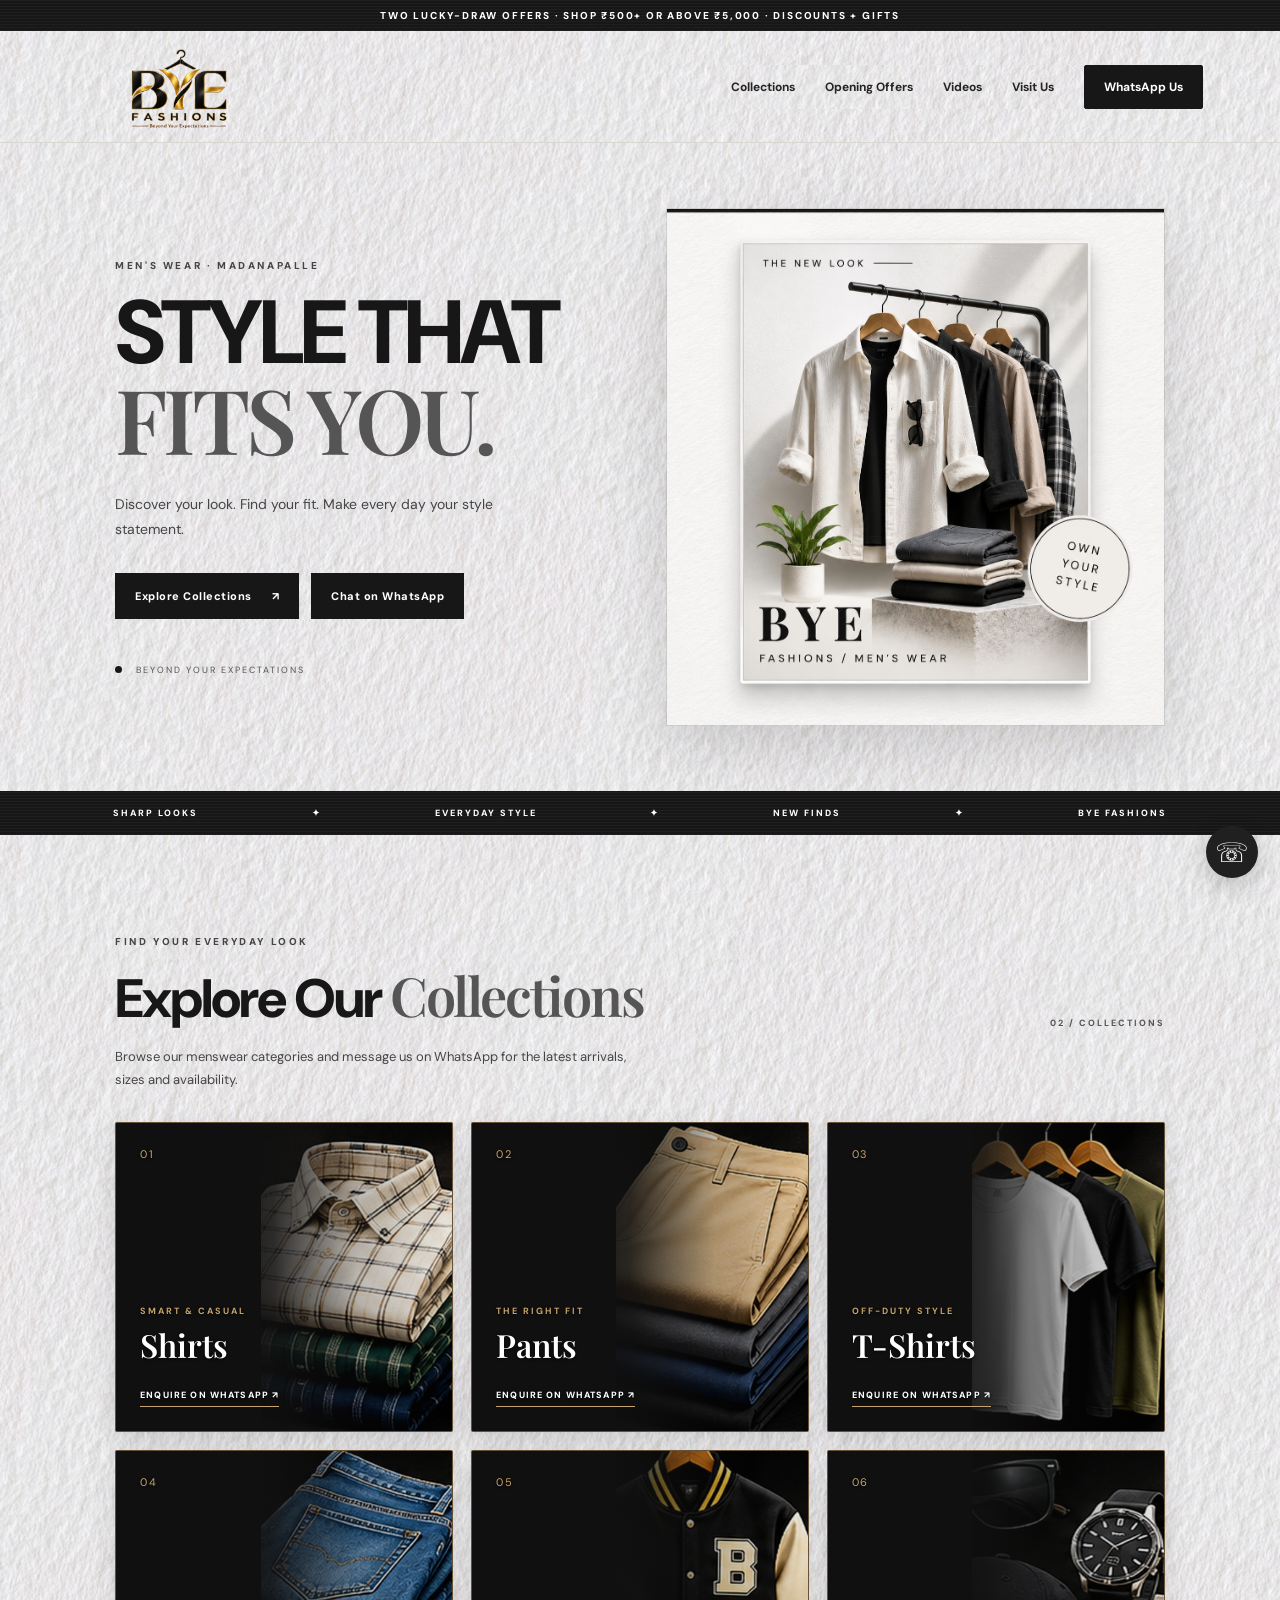
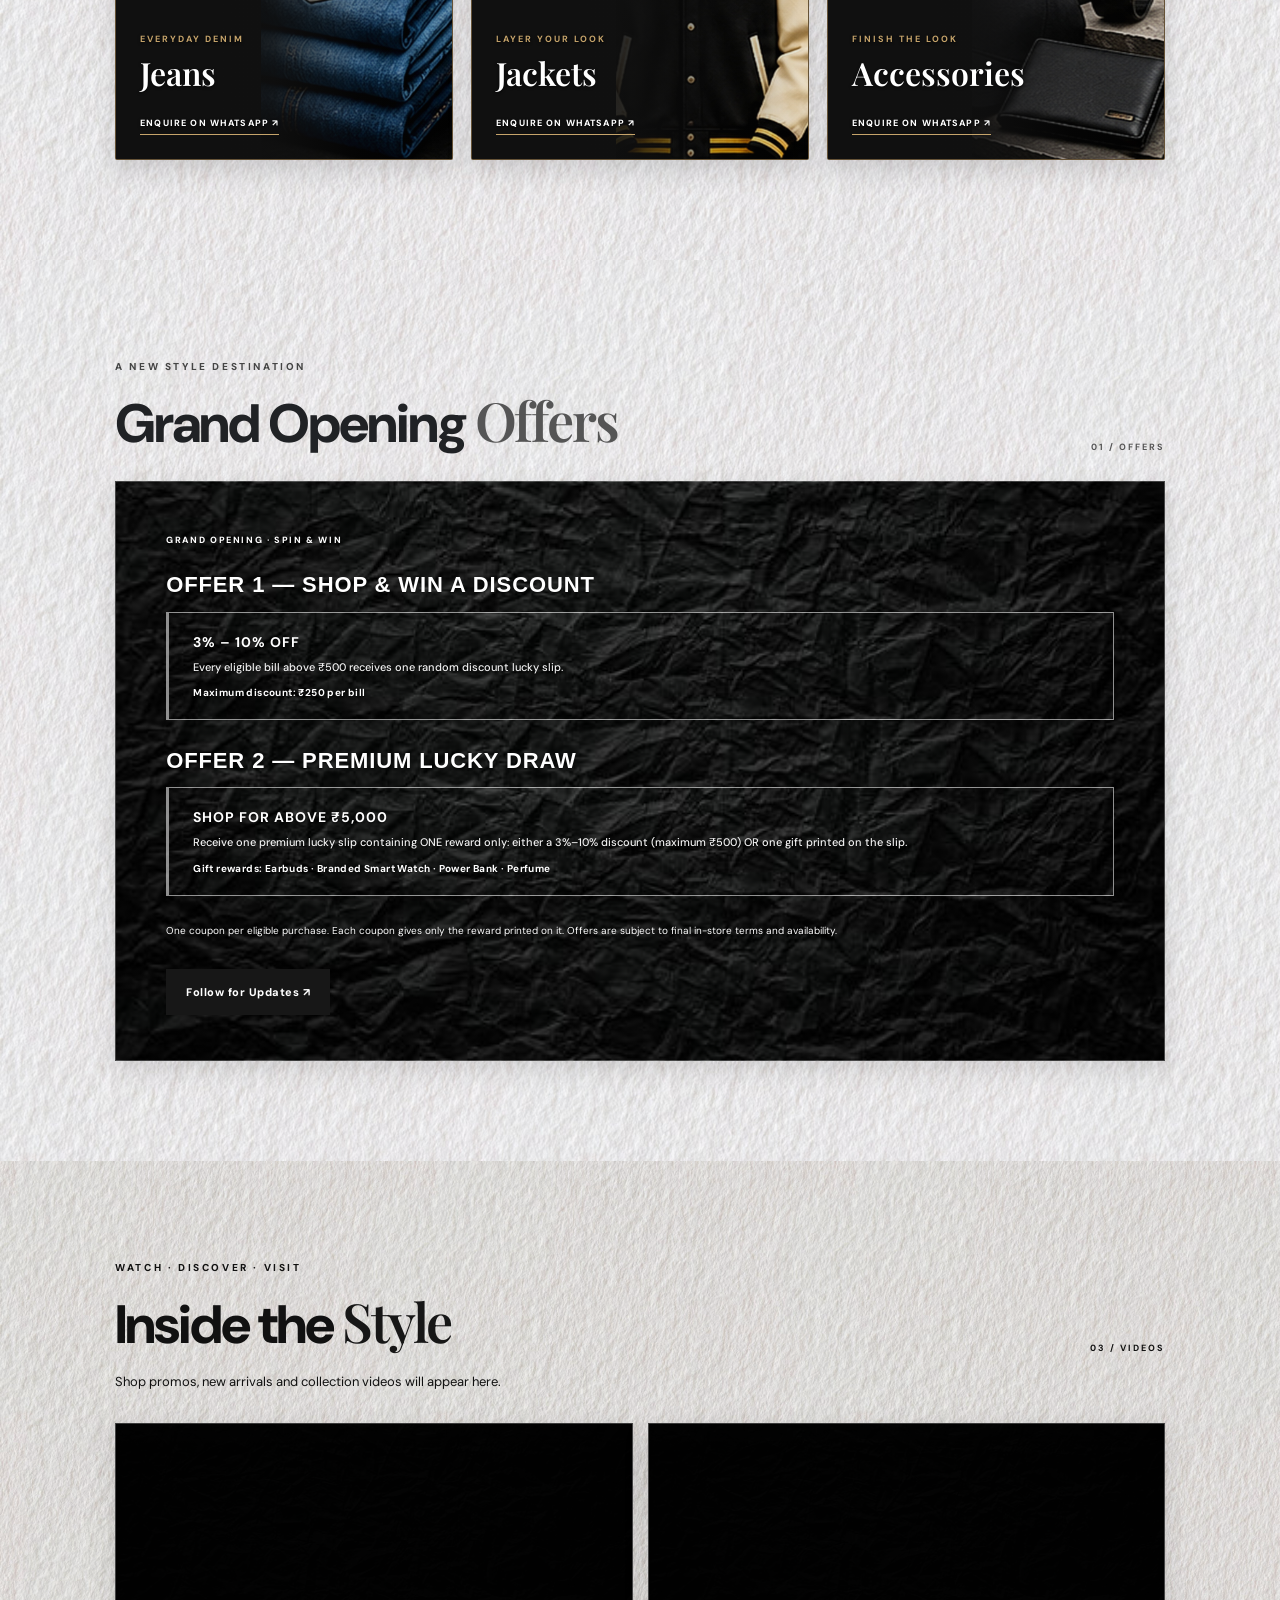
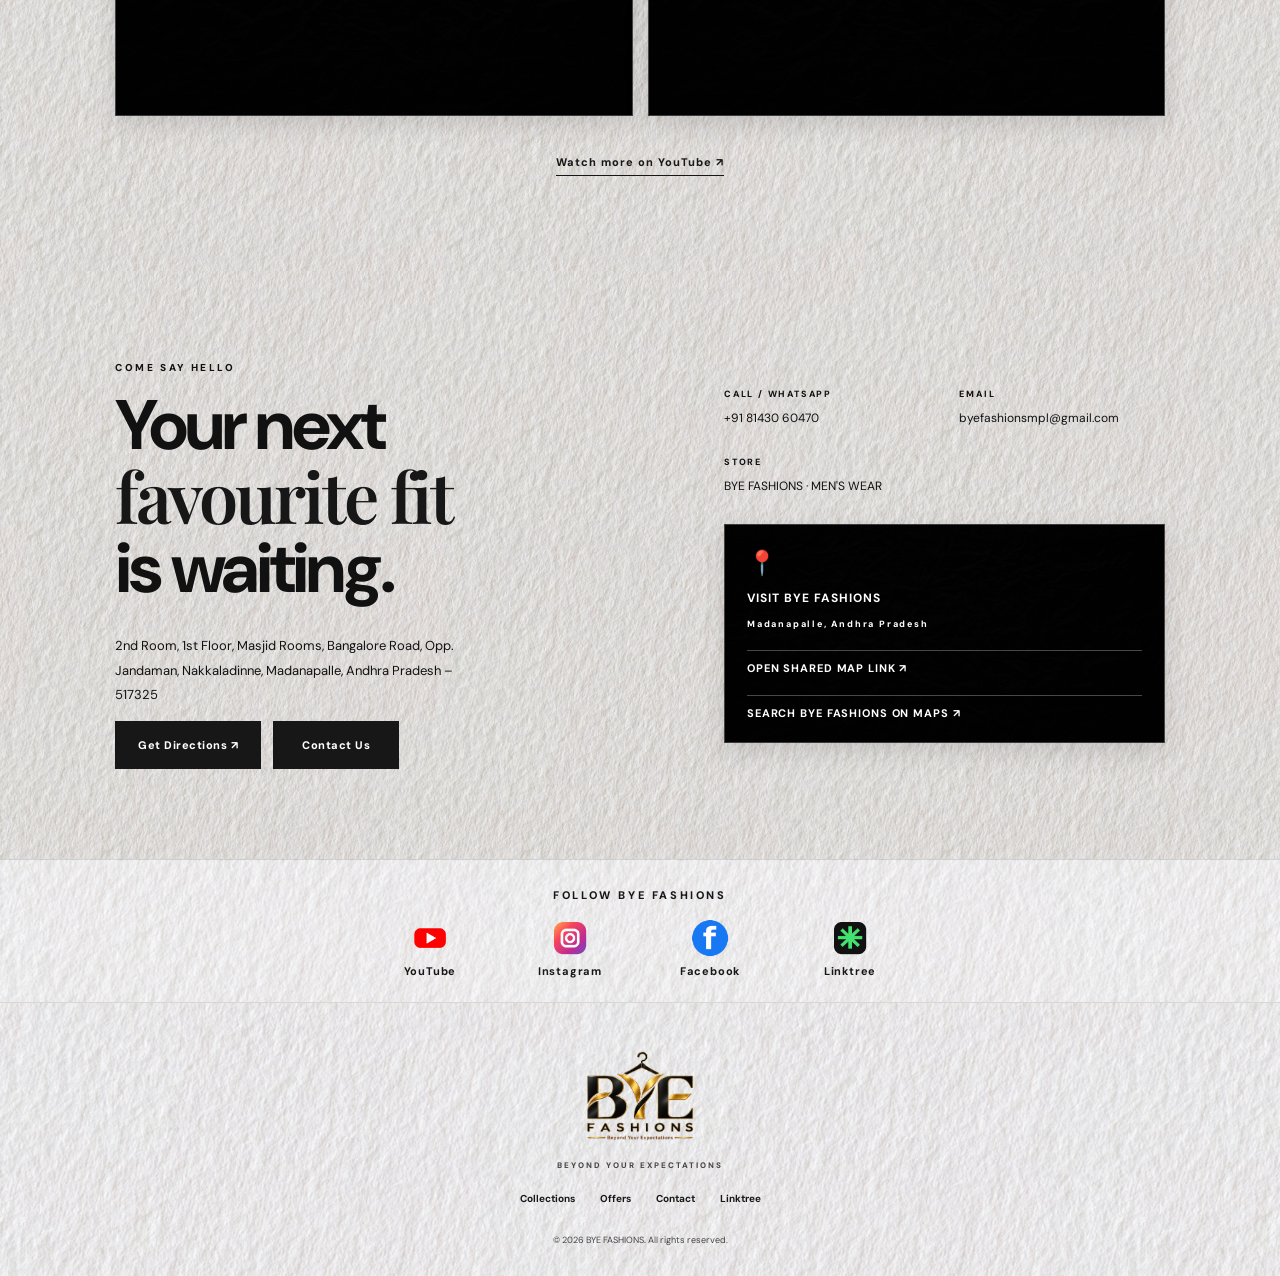
==== commit c2b38bc2: "Add files via upload" ====
--- a/index.html
+++ b/index.html
@@ -102,8 +102,8 @@
       </div>
       <p class="section-intro">Shop promos, new arrivals and collection videos will appear here.</p>
       <div class="video-grid">
-        <div class="video-placeholder" id="promoVideo1"><div class="play-icon">▶</div><b>SHOP PROMO</b><small>Add your YouTube video link in config.js</small></div>
-        <div class="video-placeholder video-alt" id="promoVideo2"><div class="play-icon">▶</div><b>NEW ARRIVALS</b><small>Add your second YouTube video link in config.js</small></div>
+        <div class="video-placeholder" id="promoVideo1"><div class="play-icon">▶</div><b>SHOP PROMO</b><small>Watch the latest BYE FASHIONS shop promo</small></div>
+        <div class="video-placeholder video-alt" id="promoVideo2"><div class="play-icon">▶</div><b>NEW ARRIVALS</b><small>Watch our latest arrivals</small></div>
       </div>
       <div class="center-action"><a class="text-link" data-link="youtube" href="#">Watch more on YouTube ↗</a></div>
     </section>
--- a/styles.css
+++ b/styles.css
@@ -688,3 +688,63 @@
   .social-navigation-links a { font-size: 10px; gap: 7px; }
   .social-navigation-links img { width: 29px; height: 29px; }
 }
+
+
+/* Final cleanup: image-only product area and compact authentic social marks */
+.collection-card {
+  position: relative !important;
+  isolation: isolate !important;
+  background: #111 !important;
+}
+.collection-card:before {
+  inset: 0 0 0 43% !important;
+  background-size: cover !important;
+  background-position: center center !important;
+  opacity: 1 !important;
+}
+.collection-card:after {
+  background: linear-gradient(90deg,
+    #101010 0%,
+    #101010 30%,
+    rgba(16,16,16,.88) 47%,
+    rgba(16,16,16,.28) 72%,
+    rgba(16,16,16,.08) 100%) !important;
+}
+.collection-card > span,
+.collection-card small,
+.collection-card h3,
+.collection-card b {
+  text-shadow: 0 1px 3px rgba(0,0,0,.8) !important;
+}
+.social-navigation {
+  padding: 28px 18px 24px !important;
+}
+.social-navigation-title {
+  margin-bottom: 17px !important;
+  font-size: 11px !important;
+  letter-spacing: 2.6px !important;
+}
+.social-navigation-links {
+  gap: clamp(28px,6vw,64px) !important;
+}
+.social-navigation-links a {
+  flex-direction: column !important;
+  justify-content: center !important;
+  gap: 7px !important;
+  min-width: 76px !important;
+  font-size: 11px !important;
+  font-weight: 700 !important;
+}
+.social-navigation-links img {
+  width: 38px !important;
+  height: 38px !important;
+  max-width: 38px !important;
+  max-height: 38px !important;
+  object-fit: contain !important;
+}
+@media(max-width:560px) {
+  .collection-card:before { inset: 0 0 0 39% !important; }
+  .social-navigation-links { gap: 18px 24px !important; }
+  .social-navigation-links a { min-width: 64px !important; font-size: 10px !important; }
+  .social-navigation-links img { width: 32px !important; height: 32px !important; }
+}
